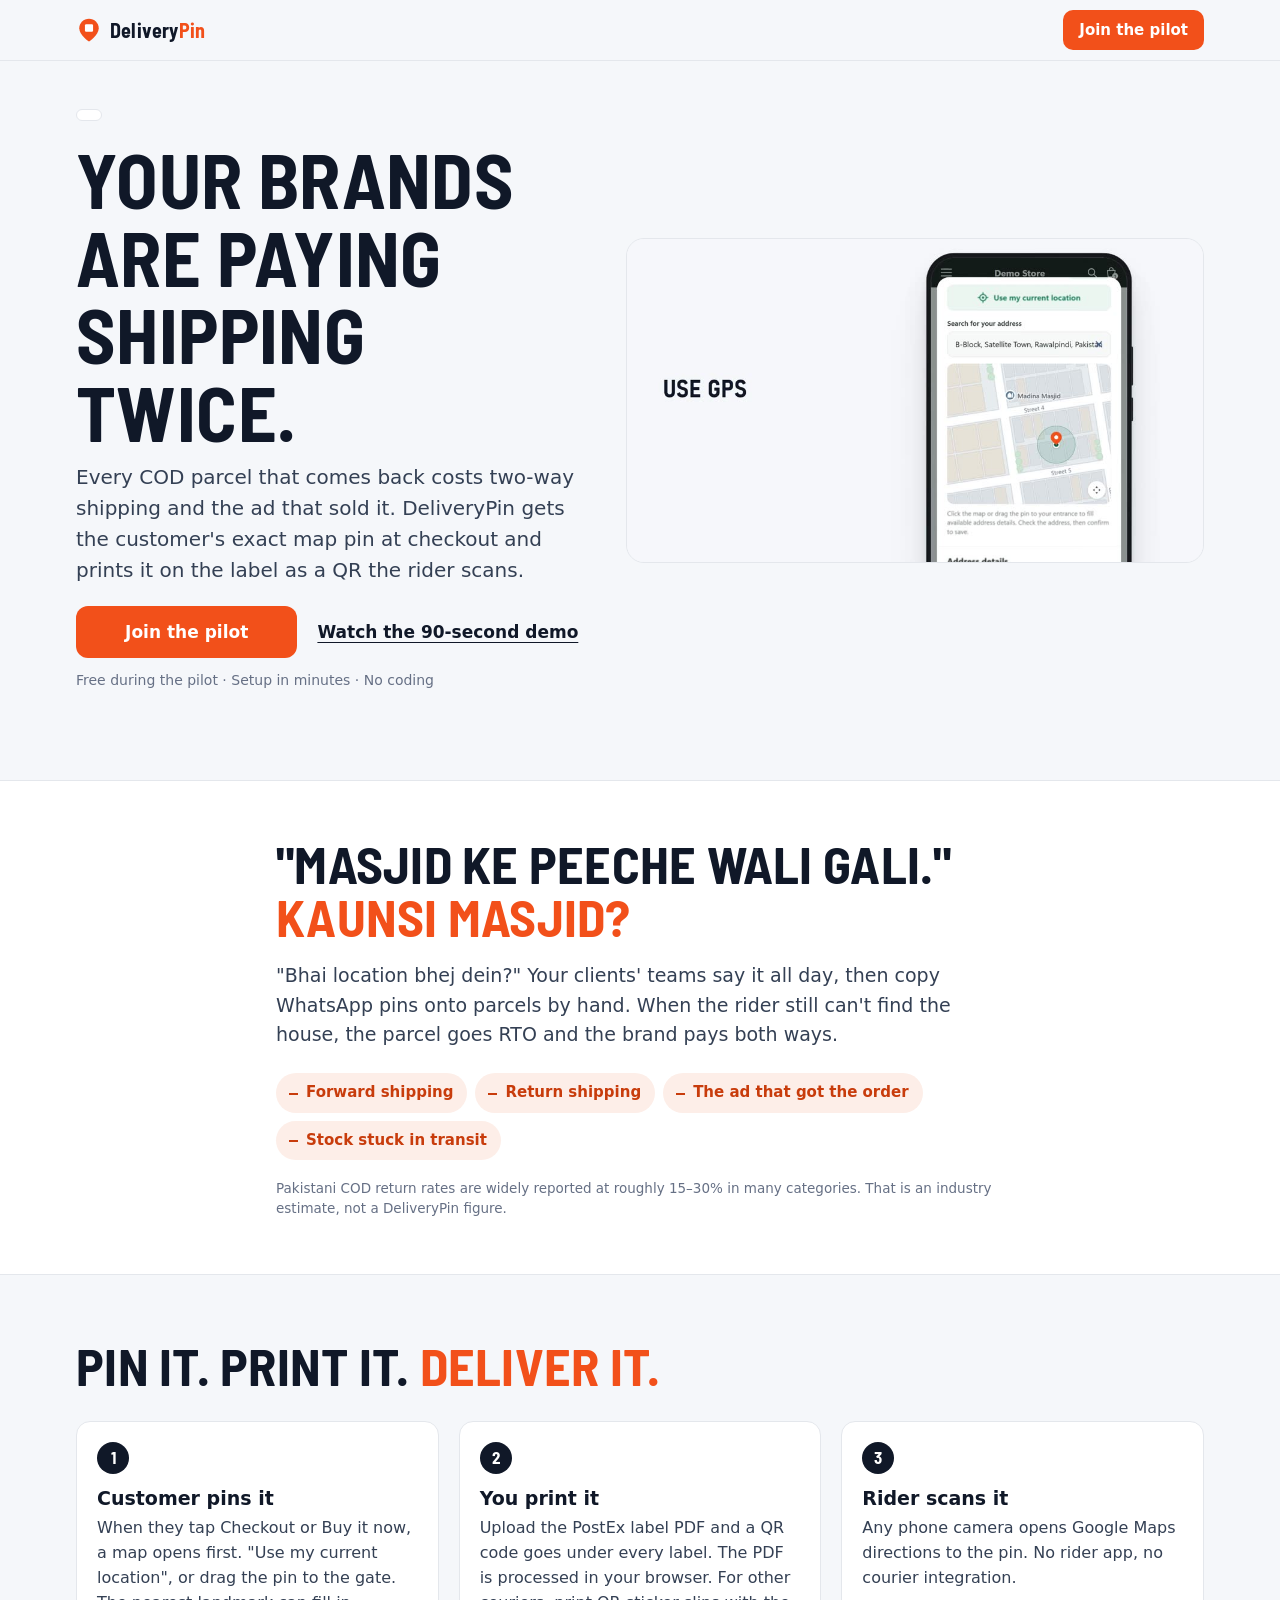
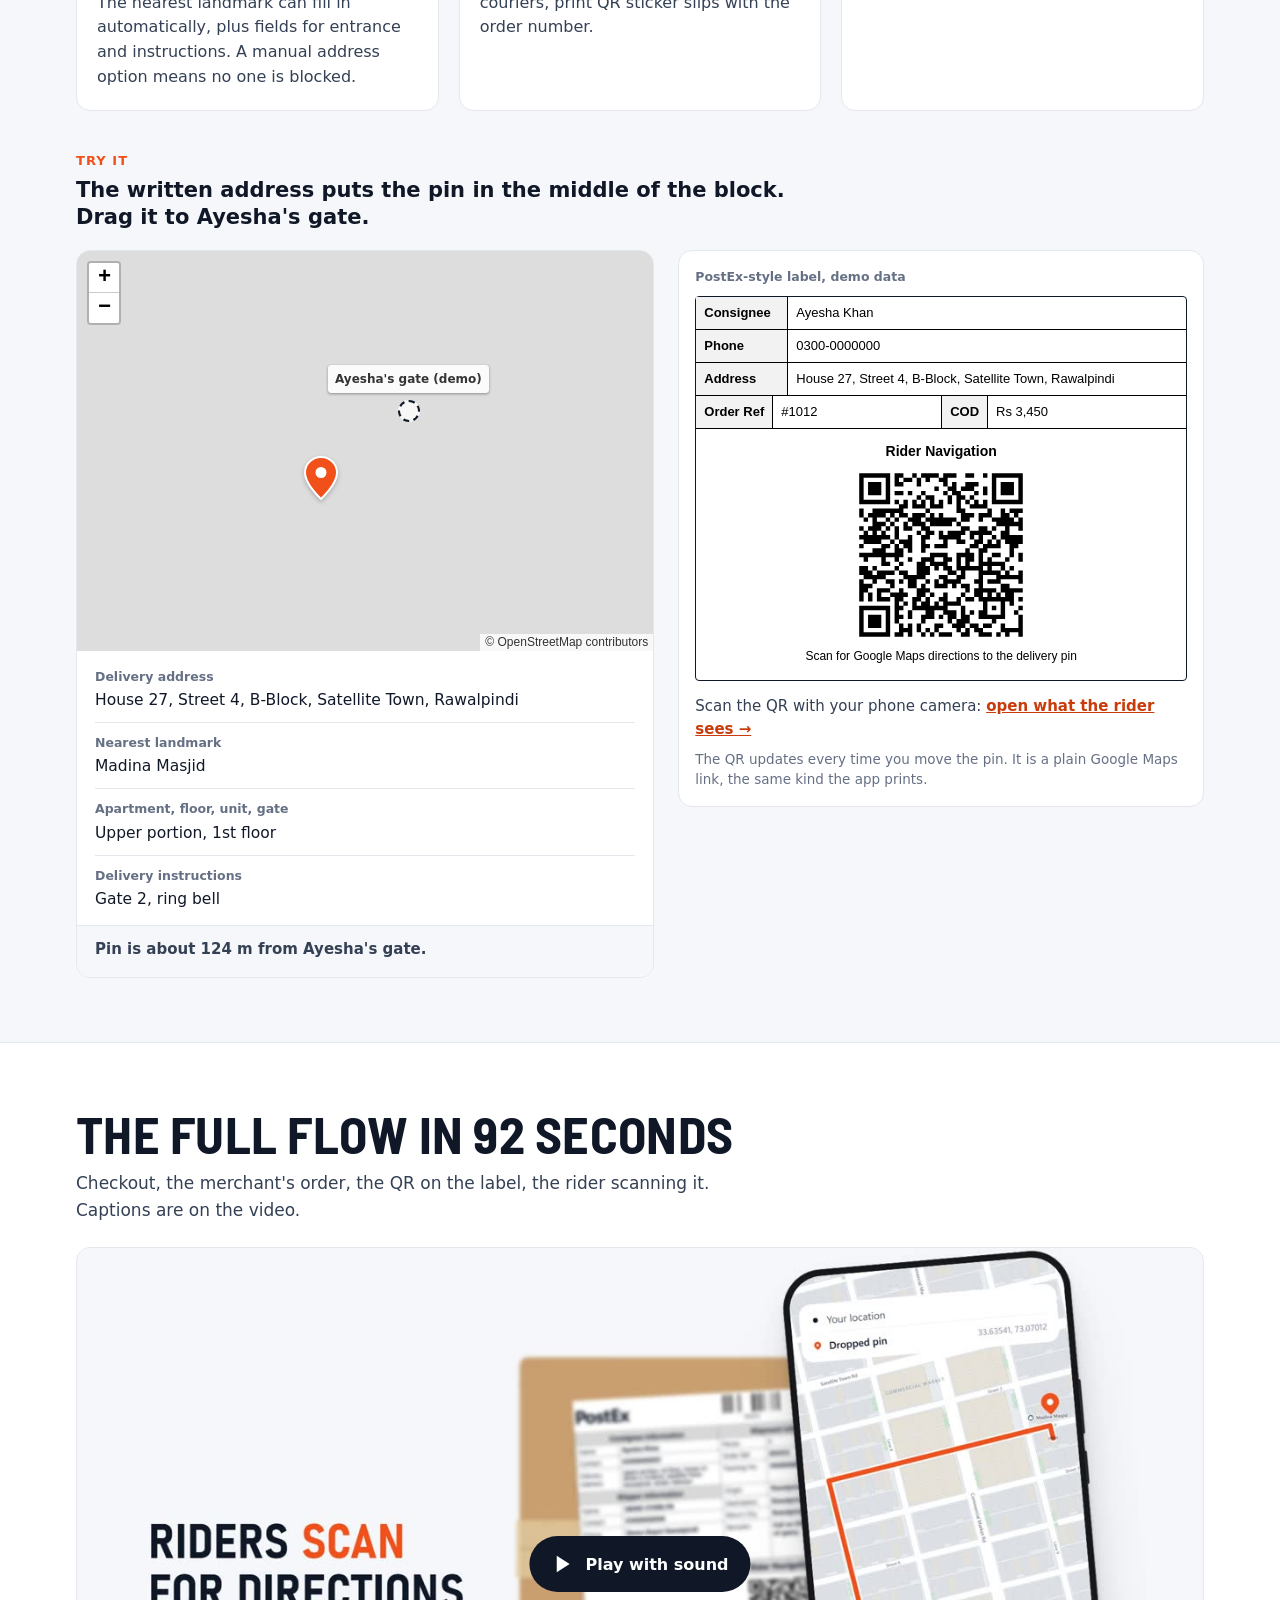
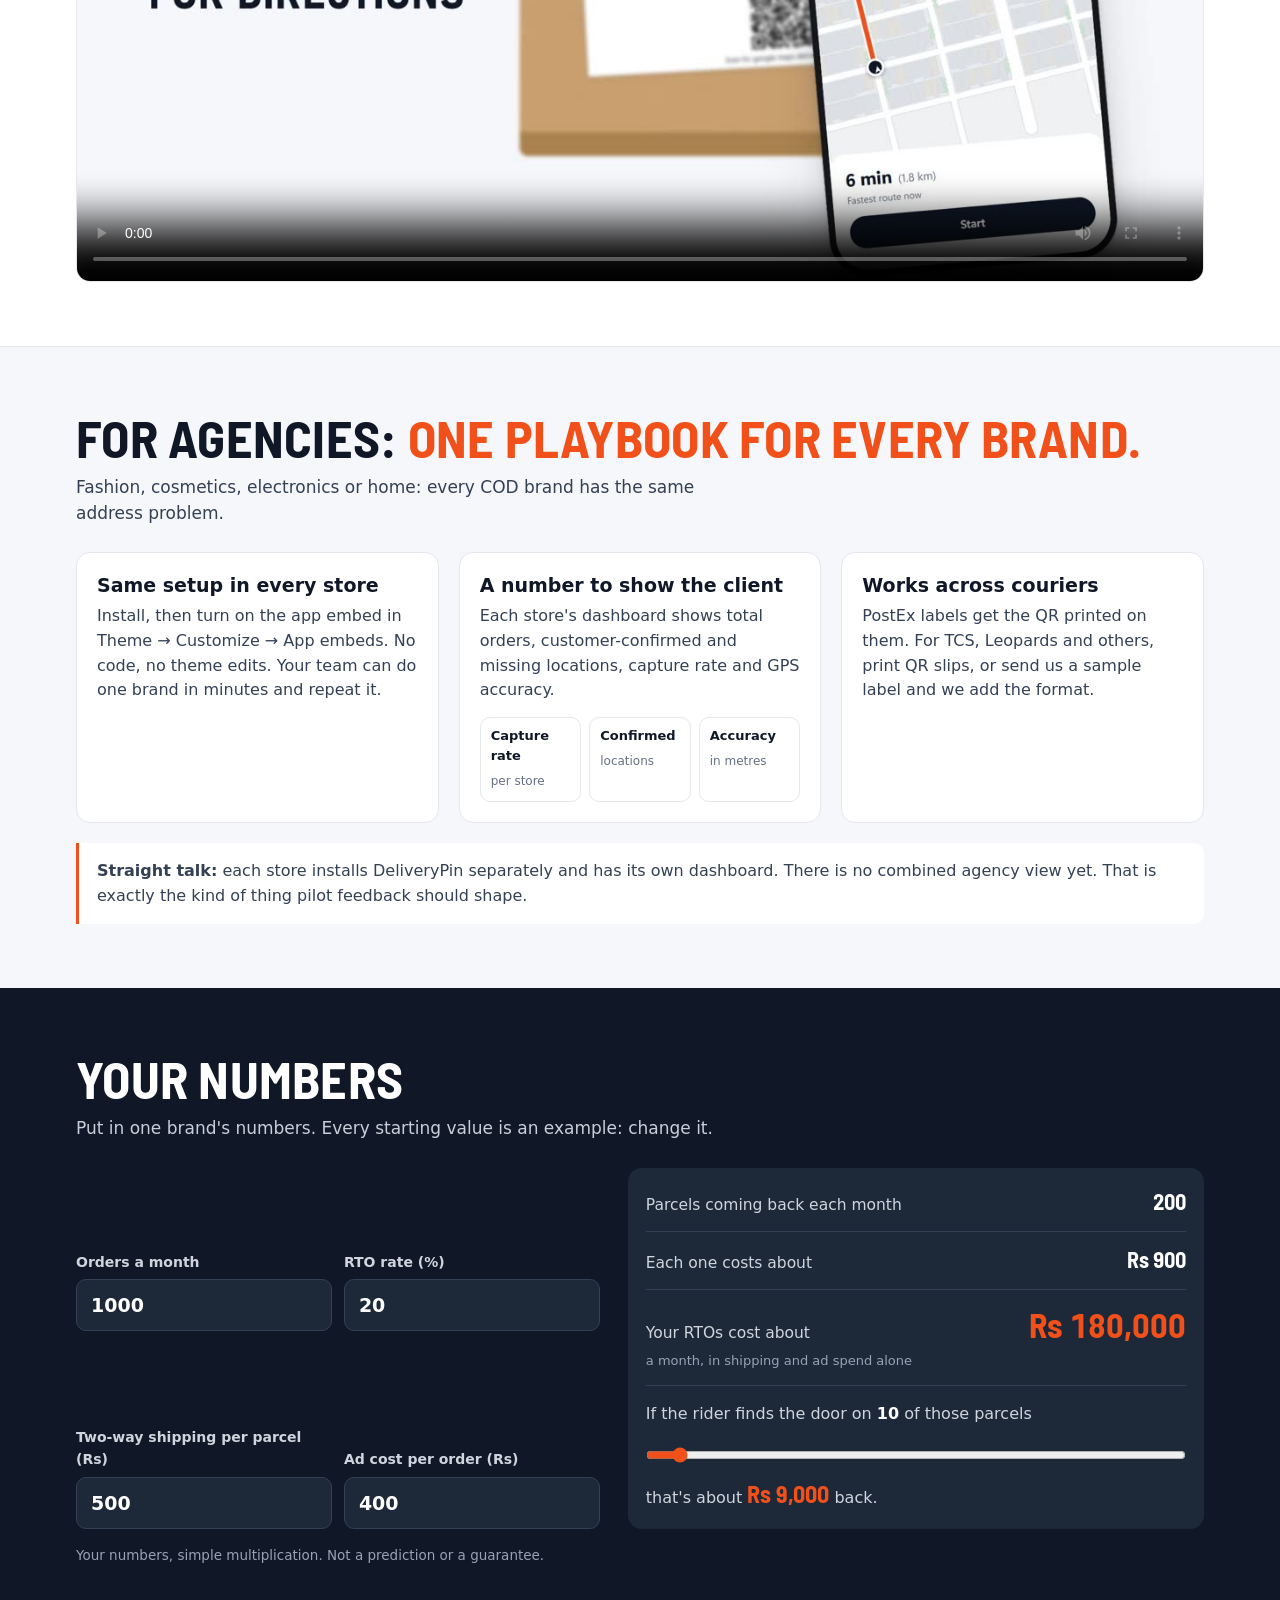
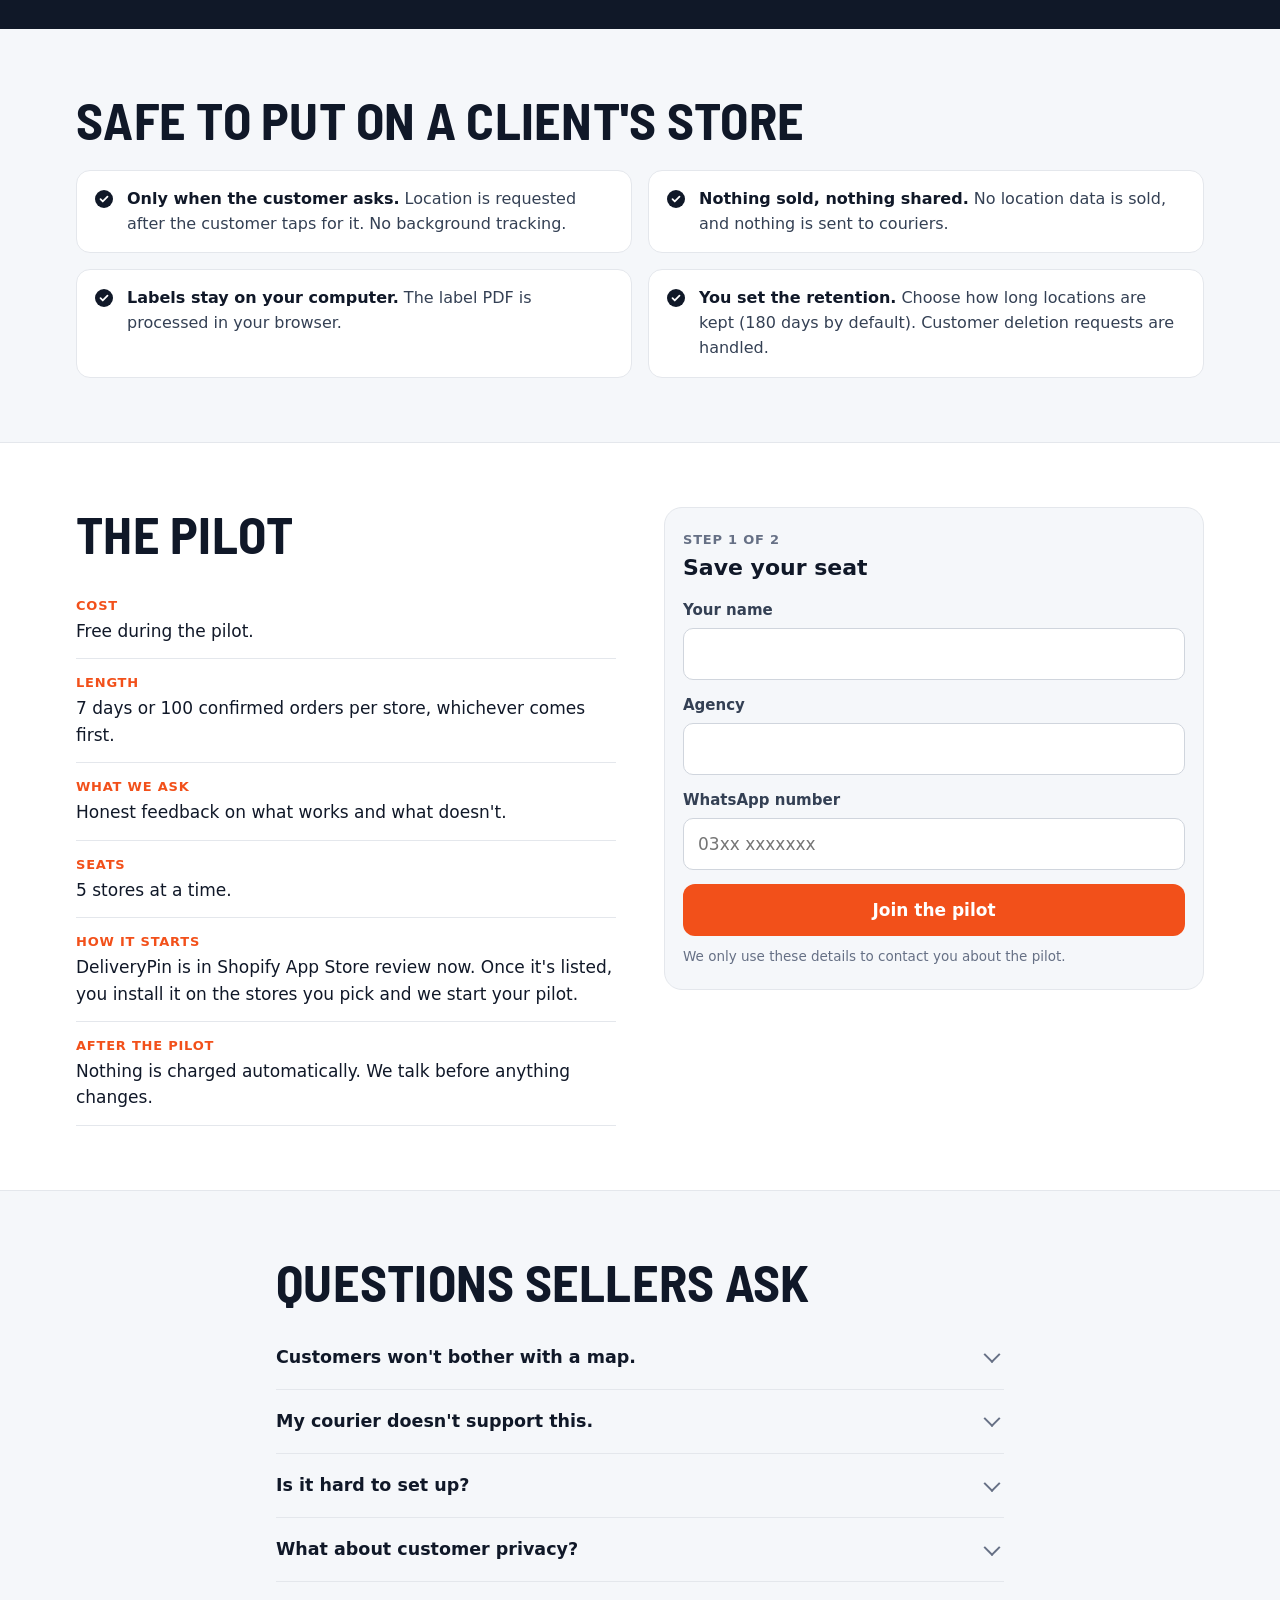
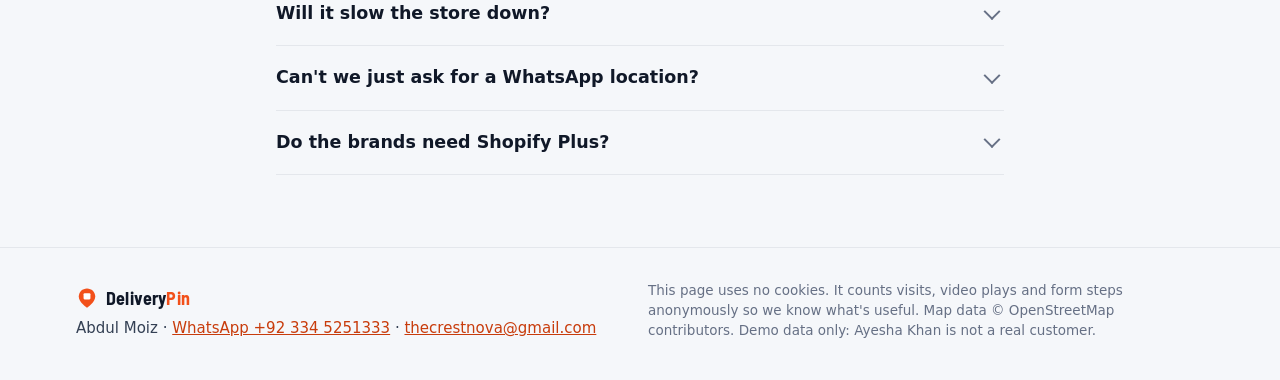
==== index.html @ 2c4df4ca "DeliveryPin pilot page Co-Authored-By: Claude Opus 5.5 <noreply@anthropic.com>" ====
<!doctype html>
<html lang="en">
<head>
<meta charset="utf-8">
<meta name="viewport" content="width=device-width, initial-scale=1, viewport-fit=cover">
<title>DeliveryPin Pilot</title>
<meta name="description" content="Customers drop an exact map pin at checkout. A QR code on the courier label takes the rider straight to the door. Join the free DeliveryPin pilot.">
<meta name="theme-color" content="#F5F7FA">
<meta name="color-scheme" content="light">
<meta property="og:title" content="DeliveryPin pilot: stop paying shipping twice">
<meta property="og:description" content="Exact map pin at checkout, QR on the courier label, rider scans and drives to the door. Free for pilot stores.">
<meta property="og:image" content="media/demo-poster.jpg">
<meta property="og:type" content="website">
<link rel="icon" href="data:image/svg+xml,%3Csvg xmlns='http://www.w3.org/2000/svg' viewBox='0 0 32 32'%3E%3Cpath d='M16 2C9.4 2 4 7.2 4 13.7 4 22.4 16 30 16 30s12-7.6 12-16.3C28 7.2 22.6 2 16 2z' fill='%23F2501A'/%3E%3Crect x='11' y='9' width='10' height='9' rx='1.5' fill='%23fff'/%3E%3C/svg%3E">
<link rel="preconnect" href="https://fonts.googleapis.com">
<link rel="preconnect" href="https://fonts.gstatic.com" crossorigin>
<link rel="stylesheet" href="https://fonts.googleapis.com/css2?family=Barlow+Semi+Condensed:wght@700&display=swap">
<link rel="preload" as="image" href="media/loop-poster.jpg">
<link rel="stylesheet" href="styles.css">
</head>
<body>

<header class="top">
  <div class="wrap top-row">
    <a class="brand" href="#top" aria-label="DeliveryPin">
      <svg viewBox="0 0 32 32" width="26" height="26" aria-hidden="true"><path d="M16 2C9.4 2 4 7.2 4 13.7 4 22.4 16 30 16 30s12-7.6 12-16.3C28 7.2 22.6 2 16 2z" fill="#F2501A"/><rect x="11" y="9" width="10" height="9" rx="1.5" fill="#fff"/></svg>
      <span>Delivery<b>Pin</b></span>
    </a>
    <a class="btn btn-small" href="#pilot" data-cta="header">Join the pilot</a>
  </div>
</header>

<main id="top">

<!-- 1. Hook -->
<section class="hero">
  <div class="wrap hero-grid">
    <div class="hero-copy">
      <p class="eyebrow" id="prepared" hidden></p>
      <h1>Your brands are paying shipping twice.</h1>
      <p class="lede">Every COD parcel that comes back costs two-way shipping and the ad that sold it. DeliveryPin gets the customer's exact map pin at checkout and prints it on the label as a QR the rider scans.</p>
      <div class="hero-actions">
        <a class="btn" href="#pilot" data-cta="hero">Join the pilot</a>
        <a class="link-play" href="#film" data-cta="film">Watch the 90-second demo</a>
      </div>
      <p class="microline">Free during the pilot · Setup in minutes · No coding</p>
    </div>
    <div class="hero-media">
      <video class="loop" autoplay muted loop playsinline preload="auto" poster="media/loop-poster.jpg" aria-label="DeliveryPin demo: the customer drops a pin, a QR code is printed on the label, the rider scans it for directions">
        <source src="media/loop.mp4" type="video/mp4">
      </video>
    </div>
  </div>
</section>

<!-- 2. Problem -->
<section class="problem">
  <div class="wrap narrow">
    <h2>"Masjid ke peeche wali gali." <span class="accent">Kaunsi masjid?</span></h2>
    <p class="big">"Bhai location bhej dein?" Your clients' teams say it all day, then copy WhatsApp pins onto parcels by hand. When the rider still can't find the house, the parcel goes RTO and the brand pays both ways.</p>
    <ul class="cost">
      <li><span>Forward shipping</span></li>
      <li><span>Return shipping</span></li>
      <li><span>The ad that got the order</span></li>
      <li><span>Stock stuck in transit</span></li>
    </ul>
    <p class="fine">Pakistani COD return rates are widely reported at roughly 15–30% in many categories. That is an industry estimate, not a DeliveryPin figure.</p>
  </div>
</section>

<!-- 3. How it works + live demo -->
<section class="how" id="how">
  <div class="wrap">
    <h2 class="section-title">Pin it. Print it. <span class="accent">Deliver it.</span></h2>
    <ol class="steps">
      <li>
        <span class="num">1</span>
        <h3>Customer pins it</h3>
        <p>When they tap Checkout or Buy it now, a map opens first. "Use my current location", or drag the pin to the gate. The nearest landmark can fill in automatically, plus fields for entrance and instructions. A manual address option means no one is blocked.</p>
      </li>
      <li>
        <span class="num">2</span>
        <h3>You print it</h3>
        <p>Upload the PostEx label PDF and a QR code goes under every label. The PDF is processed in your browser. For other couriers, print QR sticker slips with the order number.</p>
      </li>
      <li>
        <span class="num">3</span>
        <h3>Rider scans it</h3>
        <p>Any phone camera opens Google Maps directions to the pin. No rider app, no courier integration.</p>
      </li>
    </ol>

    <div class="demo" id="demo">
      <div class="demo-head">
        <p class="kicker">Try it</p>
        <h3 id="demo-prompt">The written address puts the pin in the middle of the block. Drag it to Ayesha's gate.</h3>
      </div>
      <div class="demo-grid">
        <div class="phone-card">
          <div class="map-wrap">
            <div id="map" role="application" aria-label="Demo map. Drag the orange pin, or tap the map to move it."></div>
            <div class="map-fallback" id="map-fallback">Loading map…</div>
          </div>
          <dl class="fields">
            <div><dt>Delivery address</dt><dd>House 27, Street 4, B-Block, Satellite Town, Rawalpindi</dd></div>
            <div><dt>Nearest landmark</dt><dd id="f-landmark">Madina Masjid</dd></div>
            <div><dt>Apartment, floor, unit, gate</dt><dd>Upper portion, 1st floor</dd></div>
            <div><dt>Delivery instructions</dt><dd>Gate 2, ring bell</dd></div>
          </dl>
          <p class="demo-status" id="demo-status" aria-live="polite">Pin: block centre, about <span id="dist">–</span> m from the gate.</p>
        </div>

        <div class="label-card" aria-label="Demo courier label">
          <p class="label-caption">PostEx-style label, demo data</p>
          <div class="label">
            <div class="label-rows">
              <div><span>Consignee</span><b>Ayesha Khan</b></div>
              <div><span>Phone</span><b>0300-0000000</b></div>
              <div><span>Address</span><b>House 27, Street 4, B-Block, Satellite Town, Rawalpindi</b></div>
              <div class="two"><div><span>Order Ref</span><b>#1012</b></div><div><span>COD</span><b>Rs 3,450</b></div></div>
            </div>
            <div class="label-nav">
              <p class="nav-title">Rider Navigation</p>
              <a id="qr-link" class="qr" href="#" target="_blank" rel="noopener" data-cta="qr" aria-label="Open the rider's Google Maps directions"><span id="qr"></span></a>
              <p class="nav-sub">Scan for Google Maps directions to the delivery pin</p>
            </div>
          </div>
          <p class="label-hint"><span class="hint-desktop">Scan the QR with your phone camera:</span><span class="hint-mobile">Scan it with another phone, or</span> <a id="qr-open" href="#" target="_blank" rel="noopener" data-cta="qr">open what the rider sees →</a></p>
          <p class="fine">The QR updates every time you move the pin. It is a plain Google Maps link, the same kind the app prints.</p>
        </div>
      </div>
    </div>
  </div>
</section>

<!-- 4. Film -->
<section class="film" id="film">
  <div class="wrap">
    <h2 class="section-title">The full flow in 92 seconds</h2>
    <p class="sub">Checkout, the merchant's order, the QR on the label, the rider scanning it. Captions are on the video.</p>
    <div class="film-frame">
      <video id="film-video" controls playsinline preload="none" poster="media/demo-poster.jpg" aria-label="DeliveryPin product demo, 92 seconds, with captions"></video>
      <button class="film-play" id="film-play" type="button" aria-label="Play the demo with sound"><svg viewBox="0 0 24 24" width="28" height="28" aria-hidden="true"><path d="M8 5v14l11-7z" fill="currentColor"/></svg><span>Play with sound</span></button>
    </div>
  </div>
</section>

<!-- 5. Agency -->
<section class="agency">
  <div class="wrap">
    <h2 class="section-title">For agencies: <span class="accent">one playbook for every brand.</span></h2>
    <p class="sub" id="agency-sub">Fashion, cosmetics, electronics or home: every COD brand has the same address problem.</p>
    <div class="cards">
      <article>
        <h3>Same setup in every store</h3>
        <p>Install, then turn on the app embed in Theme → Customize → App embeds. No code, no theme edits. Your team can do one brand in minutes and repeat it.</p>
      </article>
      <article>
        <h3>A number to show the client</h3>
        <p>Each store's dashboard shows total orders, customer-confirmed and missing locations, capture rate and GPS accuracy.</p>
        <div class="metrics" aria-hidden="true"><div><b>Capture rate</b><span>per store</span></div><div><b>Confirmed</b><span>locations</span></div><div><b>Accuracy</b><span>in metres</span></div></div>
      </article>
      <article>
        <h3>Works across couriers</h3>
        <p>PostEx labels get the QR printed on them. For TCS, Leopards and others, print QR slips, or send us a sample label and we add the format.</p>
      </article>
    </div>
    <p class="straight"><b>Straight talk:</b> each store installs DeliveryPin separately and has its own dashboard. There is no combined agency view yet. That is exactly the kind of thing pilot feedback should shape.</p>
  </div>
</section>

<!-- 6. Calculator -->
<section class="calc" id="numbers">
  <div class="wrap">
    <h2 class="section-title">Your numbers</h2>
    <p class="sub">Put in one brand's numbers. Every starting value is an example: change it.</p>
    <div class="calc-grid">
      <form class="calc-inputs" id="calc" novalidate>
        <label>Orders a month<input type="number" inputmode="numeric" min="0" step="1" id="c-orders"></label>
        <label>RTO rate (%)<input type="number" inputmode="decimal" min="0" max="100" step="0.5" id="c-rto"></label>
        <label>Two-way shipping per parcel (Rs)<input type="number" inputmode="numeric" min="0" step="10" id="c-ship"></label>
        <label>Ad cost per order (Rs)<input type="number" inputmode="numeric" min="0" step="10" id="c-ad"></label>
      </form>
      <div class="calc-out" aria-live="polite">
        <div class="out-row"><span>Parcels coming back each month</span><b id="o-returns">–</b></div>
        <div class="out-row"><span>Each one costs about</span><b id="o-each">–</b></div>
        <div class="out-row total"><span>Your RTOs cost about</span><b id="o-total">–</b><small>a month, in shipping and ad spend alone</small></div>
        <div class="saved">
          <label for="c-saved">If the rider finds the door on <b id="o-saved-n">10</b> of those parcels</label>
          <input type="range" id="c-saved" min="0" max="100" step="1" value="10">
          <p>that's about <b id="o-saved">–</b> back.</p>
        </div>
      </div>
    </div>
    <p class="fine">Your numbers, simple multiplication. Not a prediction or a guarantee.</p>
  </div>
</section>

<!-- 7. Privacy -->
<section class="privacy">
  <div class="wrap">
    <h2 class="section-title">Safe to put on a client's store</h2>
    <ul class="checks">
      <li><b>Only when the customer asks.</b> Location is requested after the customer taps for it. No background tracking.</li>
      <li><b>Nothing sold, nothing shared.</b> No location data is sold, and nothing is sent to couriers.</li>
      <li><b>Labels stay on your computer.</b> The label PDF is processed in your browser.</li>
      <li><b>You set the retention.</b> Choose how long locations are kept (180 days by default). Customer deletion requests are handled.</li>
    </ul>
  </div>
</section>

<!-- 8. Pilot + form -->
<section class="pilot" id="pilot">
  <div class="wrap pilot-grid">
    <div class="pilot-terms">
      <h2 class="section-title">The pilot</h2>
      <dl class="terms">
        <div><dt>Cost</dt><dd>Free during the pilot.</dd></div>
        <div><dt>Length</dt><dd>7 days or 100 confirmed orders per store, whichever comes first.</dd></div>
        <div><dt>What we ask</dt><dd>Honest feedback on what works and what doesn't.</dd></div>
        <div><dt>Seats</dt><dd>5 stores at a time.</dd></div>
        <div><dt>How it starts</dt><dd>DeliveryPin is in Shopify App Store review now. Once it's listed, you install it on the stores you pick and we start your pilot.</dd></div>
        <div><dt>After the pilot</dt><dd>Nothing is charged automatically. We talk before anything changes.</dd></div>
      </dl>
    </div>

    <div class="form-card">
      <form id="lead" novalidate>
        <p class="step-label">Step 1 of 2</p>
        <h3>Save your seat</h3>
        <label>Your name<input name="name" autocomplete="name" required maxlength="80"></label>
        <label>Agency<input name="agency" autocomplete="organization" required maxlength="120" id="f-agency"></label>
        <label>WhatsApp number<input name="whatsapp" type="tel" autocomplete="tel" inputmode="tel" required maxlength="32" placeholder="03xx xxxxxxx"></label>
        <label class="hp" aria-hidden="true">Website<input name="website" tabindex="-1" autocomplete="off"></label>
        <p class="form-error" id="lead-error" role="alert" hidden></p>
        <button class="btn btn-block" type="submit" id="lead-btn">Join the pilot</button>
        <p class="fine">We only use these details to contact you about the pilot.</p>
      </form>

      <form id="details" novalidate hidden>
        <p class="step-label">Step 2 of 2 · optional</p>
        <h3>Seat saved. Tell us about your brands.</h3>
        <label>Email<input name="email" type="email" autocomplete="email" maxlength="120"></label>
        <label>Brands or store URLs<textarea name="brands" rows="3" maxlength="600" placeholder="brand1.pk, brand2.com…"></textarea></label>
        <label>Monthly orders (all brands)<input name="orders" inputmode="numeric" maxlength="40"></label>
        <fieldset><legend>Couriers you use</legend>
          <div class="chips">
            <label><input type="checkbox" name="couriers" value="PostEx"><span>PostEx</span></label>
            <label><input type="checkbox" name="couriers" value="TCS"><span>TCS</span></label>
            <label><input type="checkbox" name="couriers" value="Leopards"><span>Leopards</span></label>
            <label><input type="checkbox" name="couriers" value="Trax"><span>Trax</span></label>
            <label><input type="checkbox" name="couriers" value="M&amp;P"><span>M&amp;P</span></label>
            <label><input type="checkbox" name="couriers" value="Call Courier"><span>Call Courier</span></label>
            <label><input type="checkbox" name="couriers" value="Other"><span>Other</span></label>
          </div>
        </fieldset>
        <label>Main problem right now<textarea name="problem" rows="3" maxlength="1000" placeholder="RTO on one brand, confirmation calls, riders calling…"></textarea></label>
        <p class="form-error" id="details-error" role="alert" hidden></p>
        <button class="btn btn-block" type="submit" id="details-btn">Send details</button>
        <button class="btn-text" type="button" id="details-skip">Skip for now</button>
      </form>

      <div class="next" id="next" hidden>
        <p class="step-label">You're in</p>
        <h3>What happens next</h3>
        <ol>
          <li>Abdul Moiz will WhatsApp you from <b>+92 334 5251333</b> within 24 hours.</li>
          <li>We pick which stores go first and check which courier label each one prints.</li>
          <li>Once DeliveryPin is listed on the Shopify App Store, you install it and we start the pilot.</li>
        </ol>
        <a class="btn btn-ghost btn-block" id="wa-next" href="#" target="_blank" rel="noopener" data-cta="whatsapp">Message Moiz on WhatsApp now</a>
        <p class="fine" id="next-ref"></p>
      </div>
    </div>
  </div>
</section>

<!-- 9. FAQ -->
<section class="faq">
  <div class="wrap narrow">
    <h2 class="section-title">Questions sellers ask</h2>
    <details><summary>Customers won't bother with a map.</summary><p>It's one tap: "Use my current location". It appears right when they hit checkout, and there's a manual address option, so no one is blocked. Capture is optional, so not every order will have a pin, and the dashboard shows you how many do.</p></details>
    <details><summary>My courier doesn't support this.</summary><p>No courier integration is needed. The rider scans a QR on the label with any phone camera. PostEx label PDFs are supported today. For other couriers, print QR slips, or send us a sample label and we add the format.</p></details>
    <details><summary>Is it hard to set up?</summary><p>Install it, then turn it on in Online Store → Themes → Customize → App embeds. No code.</p></details>
    <details><summary>What about customer privacy?</summary><p>Location is only requested after the customer chooses it. There's no tracking, no data sold and nothing sent to couriers. Retention and deletion controls are built in.</p></details>
    <details><summary>Will it slow the store down?</summary><p>The popup loads only when the customer goes to checkout, and the address details appear before the optional landmark lookup.</p></details>
    <details><summary>Can't we just ask for a WhatsApp location?</summary><p>You can, for every order, by hand, and then copy it onto each parcel. DeliveryPin collects it at checkout and prints it on the label as a QR.</p></details>
    <details><summary>Do the brands need Shopify Plus?</summary><p>No. The map popup works on every Shopify plan. DeliveryPin is for Shopify stores only.</p></details>
  </div>
</section>

</main>

<footer class="foot">
  <div class="wrap foot-grid">
    <div>
      <p class="brand"><svg viewBox="0 0 32 32" width="22" height="22" aria-hidden="true"><path d="M16 2C9.4 2 4 7.2 4 13.7 4 22.4 16 30 16 30s12-7.6 12-16.3C28 7.2 22.6 2 16 2z" fill="#F2501A"/><rect x="11" y="9" width="10" height="9" rx="1.5" fill="#fff"/></svg><span>Delivery<b>Pin</b></span></p>
      <p>Abdul Moiz · <a href="#" id="wa-foot" target="_blank" rel="noopener" data-cta="whatsapp">WhatsApp +92 334 5251333</a> · <a href="mailto:thecrestnova@gmail.com">thecrestnova@gmail.com</a></p>
    </div>
    <p class="fine">This page uses no cookies. It counts visits, video plays and form steps anonymously so we know what's useful. Map data © OpenStreetMap contributors. Demo data only: Ayesha Khan is not a real customer.</p>
  </div>
</footer>

<a class="sticky-cta" id="sticky" href="#pilot" data-cta="sticky">Join the pilot</a>

<script src="vendor/qrcode.js" defer></script>
<script src="app.js" defer></script>
</body>
</html>
---- styles.css ----
:root {
  --accent: #F2501A;
  --accent-ink: #C83C0C;
  --ink: #101828;
  --ink-2: #344054;
  --ink-3: #667085;
  --set: #F5F7FA;
  --card: #FFFFFF;
  --line: #E4E7EC;
  --soft: #FDEEE8;
  --ok: #157347;
  --display: Bahnschrift, "Barlow Semi Condensed", "DIN Alternate", "Arial Narrow", sans-serif;
  --ui: "Segoe UI Variable Text", "Segoe UI", system-ui, -apple-system, Roboto, "Helvetica Neue", Arial, sans-serif;
  --gutter: 16px;
  --radius: 14px;
  color-scheme: light;
}

* { box-sizing: border-box; }
html { -webkit-text-size-adjust: 100%; scroll-behavior: smooth; scroll-padding-top: 72px; }
@media (prefers-reduced-motion: reduce) { html { scroll-behavior: auto; } }
body { margin: 0; background: var(--set); color: var(--ink); font: 400 17px/1.55 var(--ui); overflow-x: hidden; }
img, video { max-width: 100%; display: block; }
a { color: var(--accent-ink); }
h1, h2, h3 { margin: 0; }
p { margin: 0; }

.wrap { width: 100%; max-width: 1160px; margin: 0 auto; padding: 0 var(--gutter); }
.narrow { max-width: 760px; }
.accent { color: var(--accent); }

/* Display type: Bahnschrift Bold caps, as in the film */
h1, .section-title, .problem h2 {
  font-family: var(--display); font-weight: 700; text-transform: uppercase; letter-spacing: .005em; line-height: 1.02; font-stretch: semi-condensed;
}
h1 { font-size: clamp(38px, 10.4vw, 76px); }
.section-title, .problem h2 { font-size: clamp(30px, 7.6vw, 52px); }
h3 { font-size: 19px; line-height: 1.3; font-weight: 650; }

.btn {
  display: inline-flex; align-items: center; justify-content: center; gap: 8px; min-height: 52px; padding: 0 26px;
  background: var(--accent); color: #fff; border: 0; border-radius: 12px; font: 650 17px/1 var(--ui); text-decoration: none; cursor: pointer;
  transition: background .15s ease, transform .15s ease;
}
.btn:hover { background: var(--accent-ink); }
.btn:active { transform: translateY(1px); }
.btn:focus-visible, a:focus-visible, button:focus-visible, input:focus-visible, textarea:focus-visible, summary:focus-visible { outline: 3px solid rgba(242, 80, 26, .45); outline-offset: 2px; }
.btn-small { min-height: 40px; padding: 0 16px; font-size: 15px; border-radius: 10px; }
.btn-block { width: 100%; }
.btn-ghost { background: transparent; color: var(--ink); border: 1.5px solid var(--ink); }
.btn-ghost:hover { background: var(--ink); color: #fff; }
.btn[disabled] { opacity: .6; cursor: progress; }
.btn-text { background: none; border: 0; color: var(--ink-3); font: 500 15px var(--ui); padding: 12px; width: 100%; cursor: pointer; text-decoration: underline; }

.fine { font-size: 13.5px; line-height: 1.5; color: var(--ink-3); }

/* Header */
.top { position: sticky; top: 0; z-index: 20; background: rgba(245, 247, 250, .92); backdrop-filter: saturate(1.2) blur(8px); -webkit-backdrop-filter: saturate(1.2) blur(8px); border-bottom: 1px solid transparent; transition: border-color .2s; }
.top.scrolled { border-bottom-color: var(--line); }
.top-row { display: flex; align-items: center; justify-content: space-between; height: 60px; }
.brand { display: inline-flex; align-items: center; gap: 8px; color: var(--ink); text-decoration: none; font: 700 20px/1 var(--display); letter-spacing: .01em; }
.brand b { color: var(--accent); font-weight: 700; }

/* 1. Hero */
.hero { padding: 18px 0 48px; }
.hero-grid { display: grid; gap: 16px; }
.eyebrow { display: inline-block; font-size: 14px; font-weight: 600; color: var(--ink-2); background: var(--card); border: 1px solid var(--line); border-radius: 999px; padding: 5px 12px; margin-bottom: 12px; }
.lede { margin-top: 12px; font-size: 17px; color: var(--ink-2); max-width: 38em; }
.hero-actions { display: flex; flex-wrap: wrap; align-items: center; gap: 12px 20px; margin-top: 20px; }
.hero-actions .btn { flex: 1 1 auto; max-width: 320px; }
.link-play { font-weight: 600; color: var(--ink); text-underline-offset: 4px; }
.microline { margin-top: 12px; font-size: 14px; color: var(--ink-3); }
.hero-media { order: -1; margin: 0 calc(var(--gutter) * -1); }
.loop { width: 100%; aspect-ratio: 16 / 9; object-fit: cover; background: var(--set); }

@media (min-width: 900px) {
  .hero { padding: 48px 0 88px; }
  .hero-grid { grid-template-columns: 1fr 1.15fr; align-items: center; gap: 48px; }
  .hero-media { order: 0; margin: 0; }
  .loop { border-radius: 18px; border: 1px solid var(--line); }
  .lede { font-size: 20px; }
}

/* 2. Problem */
.problem { padding: 56px 0; background: var(--card); border-block: 1px solid var(--line); }
.big { margin-top: 18px; font-size: 19px; color: var(--ink-2); }
.cost { list-style: none; padding: 0; margin: 24px 0 18px; display: flex; flex-wrap: wrap; gap: 8px; }
.cost li { position: relative; padding: 8px 14px 8px 30px; border-radius: 999px; background: var(--soft); color: var(--accent-ink); font-weight: 600; font-size: 15px; }
.cost li::before { content: ""; position: absolute; left: 13px; top: 50%; width: 9px; height: 2px; background: currentColor; }

/* 3. How it works */
.how { padding: 64px 0; }
.steps { list-style: none; margin: 28px 0 0; padding: 0; display: grid; gap: 14px; }
.steps li { background: var(--card); border: 1px solid var(--line); border-radius: var(--radius); padding: 20px; }
.steps .num { display: inline-grid; place-items: center; width: 32px; height: 32px; border-radius: 50%; background: var(--ink); color: #fff; font: 700 17px/1 var(--display); margin-bottom: 12px; }
.steps p { margin-top: 6px; color: var(--ink-2); font-size: 16px; }
@media (min-width: 900px) { .steps { grid-template-columns: repeat(3, 1fr); gap: 20px; } }

.demo { margin-top: 40px; }
.kicker { font-size: 13px; font-weight: 700; letter-spacing: .08em; text-transform: uppercase; color: var(--accent); }
.demo-head h3 { margin-top: 6px; font-size: 21px; max-width: 34em; }
.demo-grid { display: grid; gap: 18px; margin-top: 18px; }
@media (min-width: 900px) { .demo-grid { grid-template-columns: 1.1fr 1fr; gap: 24px; align-items: start; } }

.phone-card, .label-card { background: var(--card); border: 1px solid var(--line); border-radius: var(--radius); overflow: hidden; }
.map-wrap { position: relative; height: 340px; background: #E9ECF1; }
#map { position: absolute; inset: 0; }
#map .leaflet-tile-pane { filter: grayscale(.85) contrast(.92) brightness(1.06); }
.map-fallback { position: absolute; inset: 0; display: grid; place-items: center; color: var(--ink-3); font-size: 15px; padding: 20px; text-align: center; }
.map-fallback.gone { display: none; }
@media (min-width: 900px) { .map-wrap { height: 400px; } }

.fields { margin: 0; padding: 6px 18px 4px; display: grid; }
.fields div { padding: 10px 0; border-bottom: 1px solid var(--line); }
.fields div:last-child { border-bottom: 0; }
.fields dt { font-size: 12.5px; color: var(--ink-3); font-weight: 600; }
.fields dd { margin: 2px 0 0; font-size: 15.5px; }
.flash { animation: flash 1.2s ease; }
@keyframes flash { 0% { background: var(--soft); } 100% { background: transparent; } }
.demo-status { margin: 0; padding: 12px 18px 16px; font-size: 15px; font-weight: 600; color: var(--ink-2); background: var(--set); border-top: 1px solid var(--line); }
.demo-status.ok { color: var(--ok); }

/* Pins */
.pin-icon { width: 34px; height: 44px; }
.pin-icon svg { filter: drop-shadow(0 2px 2px rgba(16, 24, 40, .25)); }
.target { width: 22px; height: 22px; border-radius: 50%; border: 2px dashed var(--ink); background: rgba(255,255,255,.75); }
.target-label { background: var(--ink); color: #fff; border: 0; border-radius: 6px; padding: 3px 7px; font: 600 12px var(--ui); box-shadow: none; }
.target-label::before { display: none; }
.landmark-label { background: #fff; color: var(--ink-2); border: 1px solid var(--line); border-radius: 6px; font: 600 12px var(--ui); box-shadow: none; }
.landmark-label::before { display: none; }

/* Label mock */
.label-card { padding: 16px; }
.label-caption { font-size: 12.5px; font-weight: 600; color: var(--ink-3); margin-bottom: 10px; }
.label { border: 1.5px solid var(--ink); border-radius: 4px; font-family: Arial, Helvetica, sans-serif; color: #000; background: #fff; }
.label-rows > div { display: grid; grid-template-columns: 92px 1fr; border-bottom: 1px solid #000; font-size: 13px; }
.label-rows > div > span, .label-rows .two span { padding: 6px 8px; background: #F2F2F2; border-right: 1px solid #000; font-weight: 700; }
.label-rows b { padding: 6px 8px; font-weight: 400; }
.label-rows .two { grid-template-columns: 1fr 1fr; }
.label-rows .two > div { display: grid; grid-template-columns: auto 1fr; }
.label-rows .two > div + div { border-left: 1px solid #000; }
.label-nav { display: grid; justify-items: center; padding: 12px 10px 14px; text-align: center; }
.nav-title { font-weight: 700; font-size: 14px; margin-bottom: 8px; }
.qr { display: block; width: 168px; height: 168px; }
.qr svg { width: 100%; height: 100%; display: block; }
.qr.pulse { animation: pulse .6s ease; }
@keyframes pulse { 0% { transform: scale(.96); opacity: .5; } 100% { transform: scale(1); opacity: 1; } }
.nav-sub { font-size: 12px; margin-top: 8px; }
.label-hint { margin: 14px 0 8px; font-size: 15px; color: var(--ink-2); }
.label-hint a { font-weight: 650; }
.hint-mobile { display: none; }
@media (hover: none) and (pointer: coarse) { .hint-mobile { display: inline; } .hint-desktop { display: none; } }

/* 4. Film */
.film { padding: 64px 0; background: var(--card); border-block: 1px solid var(--line); }
.sub { margin-top: 10px; color: var(--ink-2); font-size: 17px; max-width: 40em; }
.film-frame { position: relative; margin-top: 24px; border-radius: var(--radius); overflow: hidden; border: 1px solid var(--line); background: var(--set); aspect-ratio: 16 / 9; }
.film-frame video { width: 100%; height: 100%; object-fit: contain; }
.film-play { position: absolute; left: 50%; top: 50%; transform: translate(-50%, -50%); display: inline-flex; align-items: center; gap: 10px; min-height: 56px; padding: 0 22px 0 18px; border: 0; border-radius: 999px; background: var(--ink); color: #fff; font: 650 16px var(--ui); cursor: pointer; }
.film-play:hover { background: #000; }
.film-play.gone { display: none; }

/* 5. Agency */
.agency { padding: 64px 0; }
.cards { display: grid; gap: 14px; margin-top: 26px; }
.cards article { background: var(--card); border: 1px solid var(--line); border-radius: var(--radius); padding: 20px; }
.cards p { margin-top: 6px; color: var(--ink-2); font-size: 16px; }
.metrics { display: grid; grid-template-columns: repeat(3, 1fr); gap: 8px; margin-top: 14px; }
.metrics div { border: 1px solid var(--line); border-radius: 10px; padding: 8px 10px; }
.metrics b { display: block; font-size: 13px; }
.metrics span { font-size: 12px; color: var(--ink-3); }
.straight { margin-top: 20px; padding: 16px 18px; border-left: 3px solid var(--accent); background: var(--card); border-radius: 0 10px 10px 0; color: var(--ink-2); font-size: 16px; }
@media (min-width: 900px) { .cards { grid-template-columns: repeat(3, 1fr); gap: 20px; } }

/* 6. Calculator */
.calc { padding: 64px 0; background: var(--ink); color: #fff; }
.calc .sub { color: #C9CED8; }
.calc .fine { color: #98A2B3; margin-top: 16px; }
.calc-grid { display: grid; gap: 18px; margin-top: 26px; }
@media (min-width: 900px) { .calc-grid { grid-template-columns: 1fr 1.1fr; gap: 28px; } }
.calc-inputs { display: grid; grid-template-columns: 1fr 1fr; gap: 12px; }
.calc-inputs label { display: grid; gap: 6px; font-size: 14px; font-weight: 600; color: #D0D5DD; align-content: end; }
.calc-inputs input { width: 100%; min-height: 52px; padding: 0 14px; border-radius: 10px; border: 1px solid #344054; background: #1D2939; color: #fff; font: 600 19px var(--ui); }
.calc-out { background: #1D2939; border-radius: var(--radius); padding: 6px 18px 18px; }
.out-row { display: flex; justify-content: space-between; align-items: baseline; gap: 12px; padding: 14px 0; border-bottom: 1px solid #344054; font-size: 15.5px; color: #D0D5DD; flex-wrap: wrap; }
.out-row b { color: #fff; font: 700 22px var(--display); font-variant-numeric: tabular-nums; }
.out-row.total b { font-size: 34px; color: var(--accent); }
.out-row small { flex-basis: 100%; font-size: 13px; color: #98A2B3; margin-top: -6px; }
.saved { padding-top: 16px; font-size: 16px; color: #D0D5DD; }
.saved b { color: #fff; }
.saved input { width: 100%; margin: 14px 0 10px; accent-color: var(--accent); height: 28px; }
.saved p b { color: var(--accent); font: 700 24px var(--display); }

/* 7. Privacy */
.privacy { padding: 64px 0; }
.checks { list-style: none; padding: 0; margin: 24px 0 0; display: grid; gap: 12px; }
.checks li { position: relative; background: var(--card); border: 1px solid var(--line); border-radius: var(--radius); padding: 16px 18px 16px 50px; color: var(--ink-2); font-size: 16px; }
.checks li::before { content: ""; position: absolute; left: 18px; top: 19px; width: 18px; height: 18px; border-radius: 50%; background: var(--ink) url("data:image/svg+xml,%3Csvg xmlns='http://www.w3.org/2000/svg' viewBox='0 0 16 16'%3E%3Cpath d='M4 8.2l2.6 2.6L12 5.4' stroke='%23fff' stroke-width='2' fill='none' stroke-linecap='round' stroke-linejoin='round'/%3E%3C/svg%3E") center / 14px no-repeat; }
.checks b { color: var(--ink); }
@media (min-width: 900px) { .checks { grid-template-columns: 1fr 1fr; gap: 16px; } }

/* 8. Pilot */
.pilot { padding: 64px 0; background: var(--card); border-block: 1px solid var(--line); }
.pilot-grid { display: grid; gap: 28px; }
@media (min-width: 900px) { .pilot-grid { grid-template-columns: 1fr 1fr; gap: 48px; align-items: start; } }
.terms { margin: 22px 0 0; display: grid; }
.terms div { display: grid; gap: 2px; padding: 14px 0; border-bottom: 1px solid var(--line); }
.terms dt { font-size: 13px; font-weight: 700; color: var(--accent); text-transform: uppercase; letter-spacing: .06em; }
.terms dd { margin: 0; font-size: 17px; }

.form-card { background: var(--set); border: 1px solid var(--line); border-radius: 18px; padding: 22px 18px; }
.form-card h3 { font-size: 22px; margin: 4px 0 16px; }
.step-label { font-size: 13px; font-weight: 700; color: var(--ink-3); text-transform: uppercase; letter-spacing: .06em; }
.form-card form > label, .form-card fieldset { display: grid; gap: 6px; margin: 0 0 14px; font-size: 15px; font-weight: 600; color: var(--ink-2); }
.form-card input:not([type=checkbox]), .form-card textarea { width: 100%; min-height: 52px; padding: 12px 14px; border: 1px solid #D0D5DD; border-radius: 10px; background: #fff; color: var(--ink); font: 400 17px var(--ui); }
.form-card textarea { resize: vertical; min-height: 84px; }
.form-card input:focus, .form-card textarea:focus { border-color: var(--ink); outline: none; box-shadow: 0 0 0 3px rgba(16, 24, 40, .12); }
.form-card input[aria-invalid=true] { border-color: #D92D20; }
.form-card .fine { margin-top: 10px; }
fieldset { border: 0; padding: 0; }
legend { padding: 0; margin-bottom: 6px; }
.chips { display: flex; flex-wrap: wrap; gap: 8px; }
.chips label { position: relative; }
.chips input { position: absolute; opacity: 0; inset: 0; margin: 0; cursor: pointer; }
.chips span { display: inline-block; padding: 9px 14px; border-radius: 999px; border: 1px solid #D0D5DD; background: #fff; font-weight: 500; font-size: 15px; color: var(--ink); }
.chips input:checked + span { background: var(--ink); border-color: var(--ink); color: #fff; }
.chips input:focus-visible + span { outline: 3px solid rgba(242, 80, 26, .45); outline-offset: 2px; }
.hp { position: absolute !important; left: -9999px; width: 1px; height: 1px; overflow: hidden; }
.form-error { margin: 0 0 12px; padding: 10px 12px; border-radius: 10px; background: #FEF3F2; color: #B42318; font-size: 15px; }
.form-error a { color: #B42318; font-weight: 700; }
.next ol { margin: 0 0 18px; padding-left: 22px; display: grid; gap: 10px; color: var(--ink-2); }
.next h3 { margin-bottom: 14px; }

/* 9. FAQ */
.faq { padding: 64px 0 72px; }
.faq .section-title { margin-bottom: 18px; }
details { border-bottom: 1px solid var(--line); }
summary { list-style: none; cursor: pointer; padding: 18px 36px 18px 0; position: relative; font-weight: 650; font-size: 17.5px; }
summary::-webkit-details-marker { display: none; }
summary::after { content: ""; position: absolute; right: 6px; top: 50%; width: 10px; height: 10px; border-right: 2px solid var(--ink-3); border-bottom: 2px solid var(--ink-3); transform: translateY(-70%) rotate(45deg); transition: transform .2s; }
details[open] summary::after { transform: translateY(-30%) rotate(-135deg); }
details p { padding: 0 0 18px; color: var(--ink-2); font-size: 16px; }

/* Footer */
.foot { padding: 32px 0 110px; border-top: 1px solid var(--line); font-size: 15px; color: var(--ink-2); }
.foot-grid { display: grid; gap: 16px; }
.foot .brand { margin-bottom: 8px; font-size: 18px; }
@media (min-width: 900px) { .foot { padding-bottom: 40px; } .foot-grid { grid-template-columns: 1fr 1fr; align-items: end; } }

/* Sticky CTA on phones */
.sticky-cta {
  position: fixed; left: var(--gutter); right: var(--gutter); bottom: calc(12px + env(safe-area-inset-bottom)); z-index: 30;
  display: flex; align-items: center; justify-content: center; min-height: 54px; border-radius: 14px; background: var(--accent); color: #fff;
  font: 650 17px var(--ui); text-decoration: none; box-shadow: 0 6px 18px rgba(16, 24, 40, .18);
  transform: translateY(140%); transition: transform .25s ease;
}
.sticky-cta.show { transform: none; }
@media (min-width: 900px) { .sticky-cta { display: none; } }
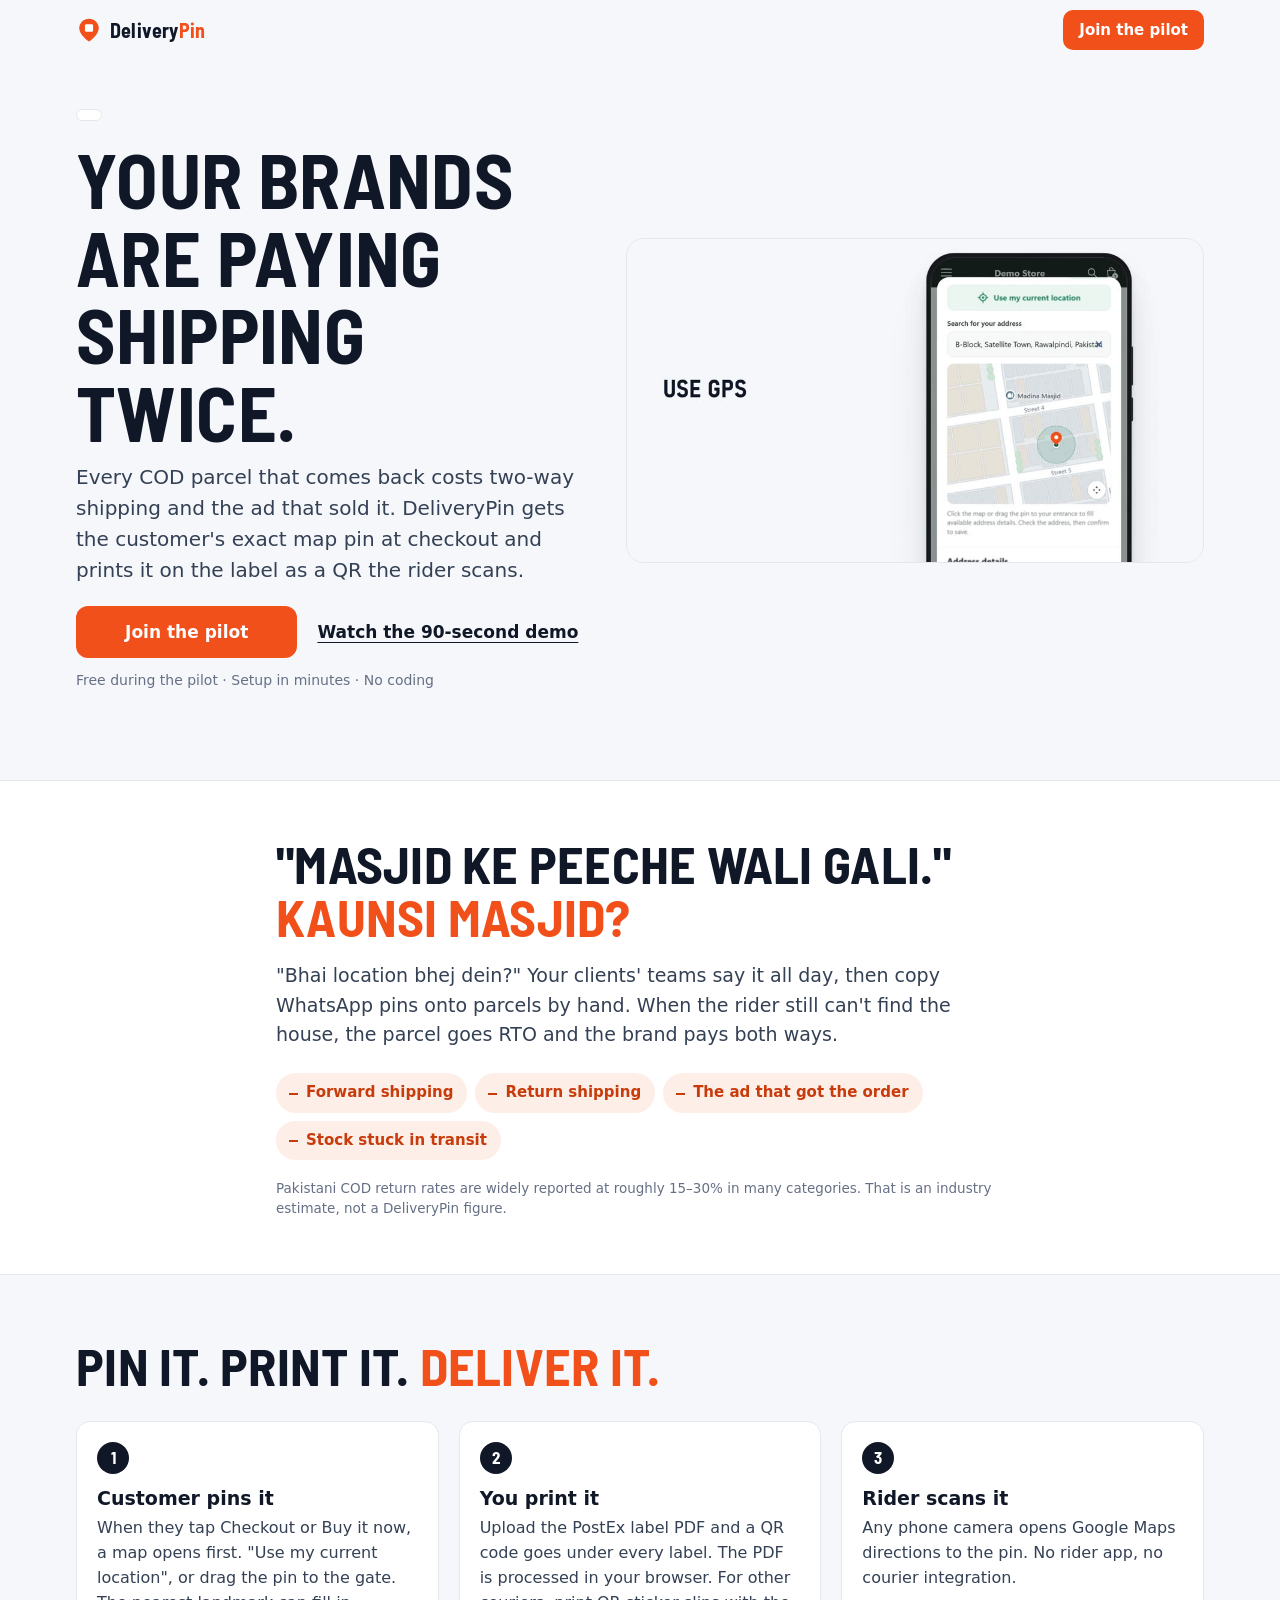
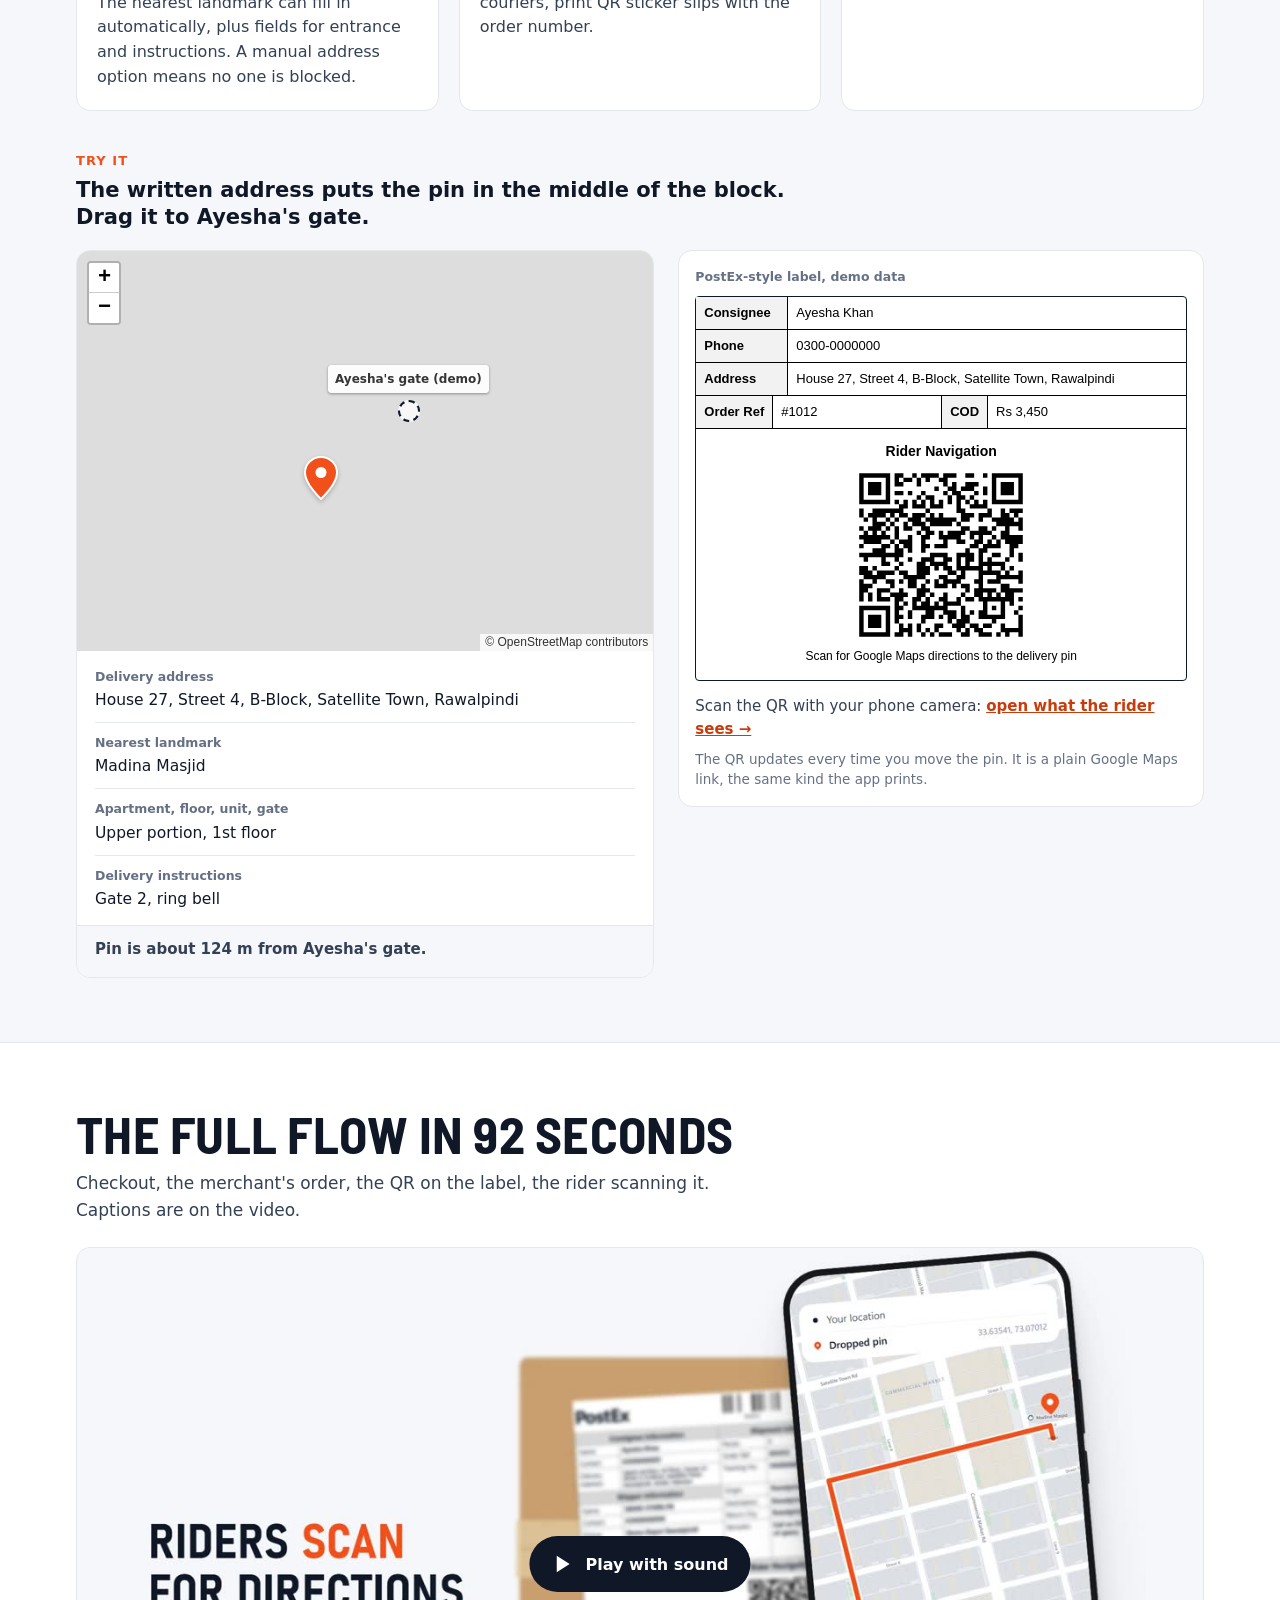
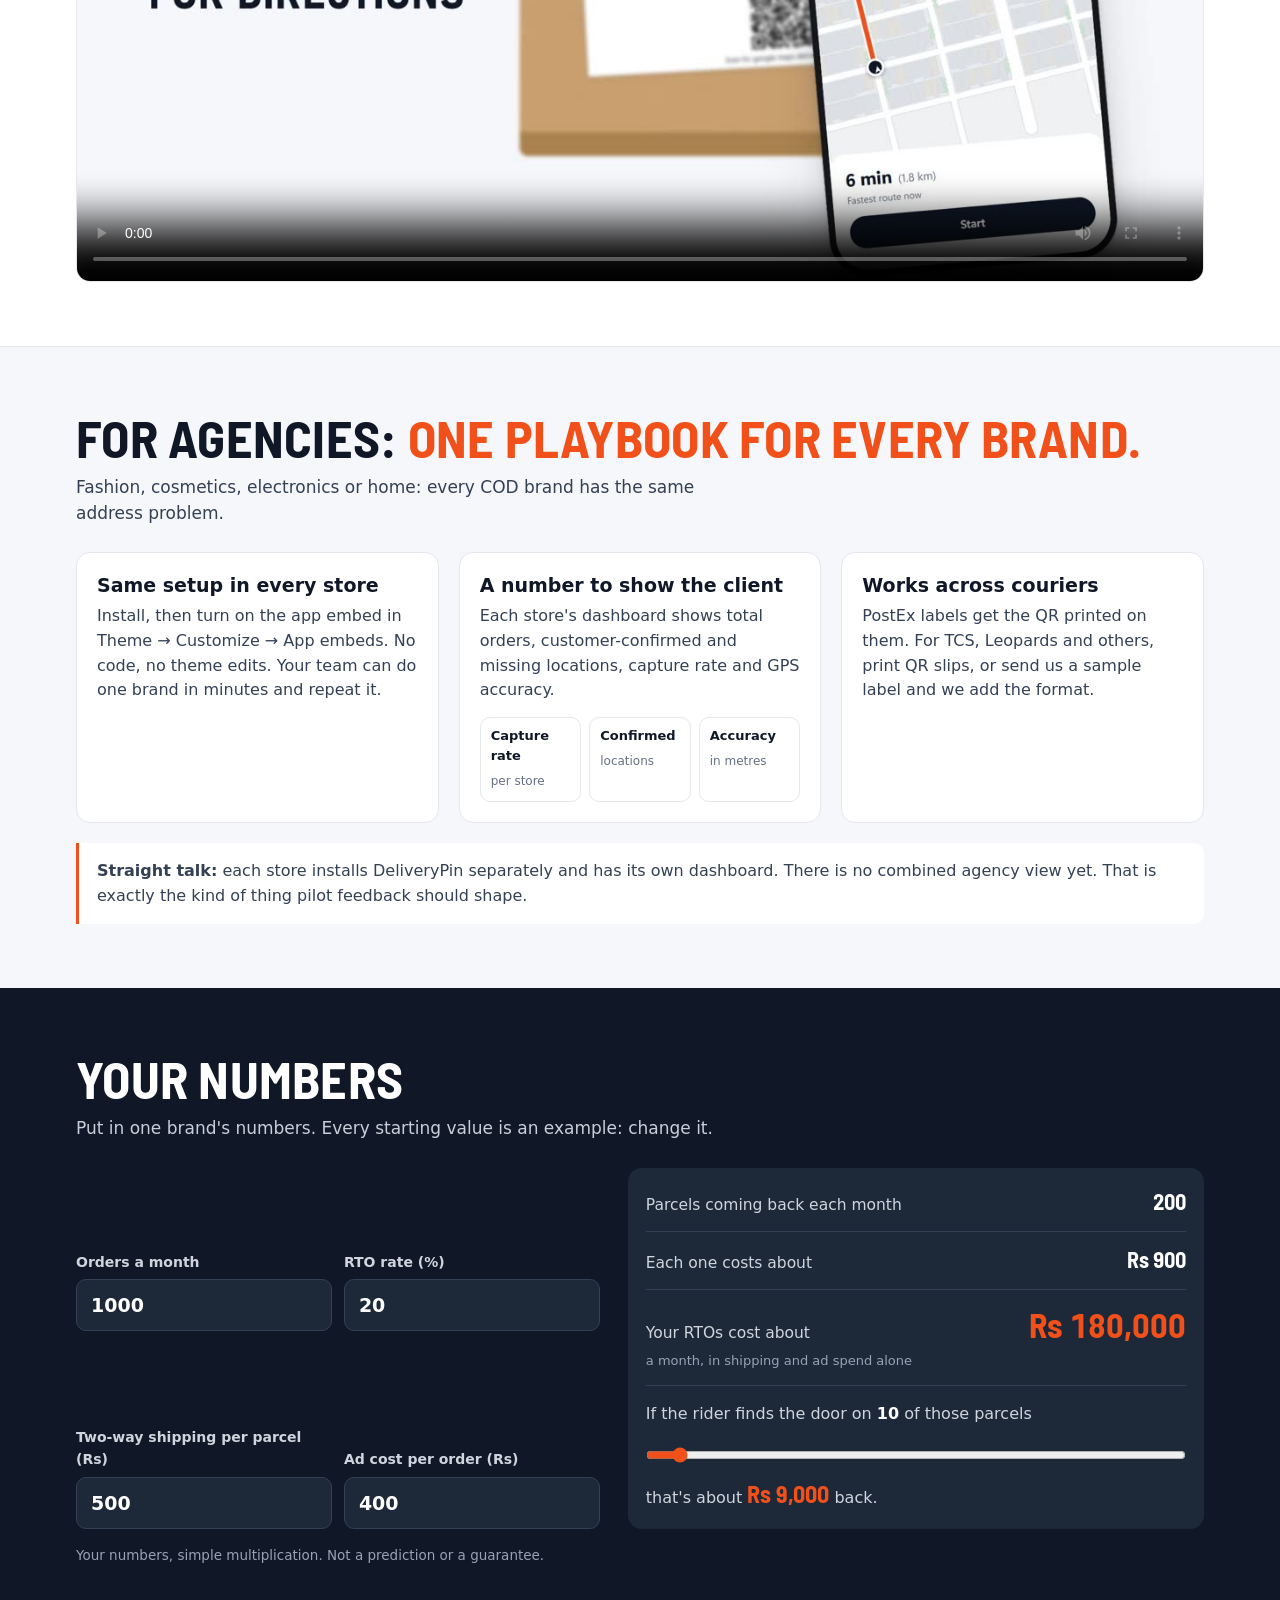
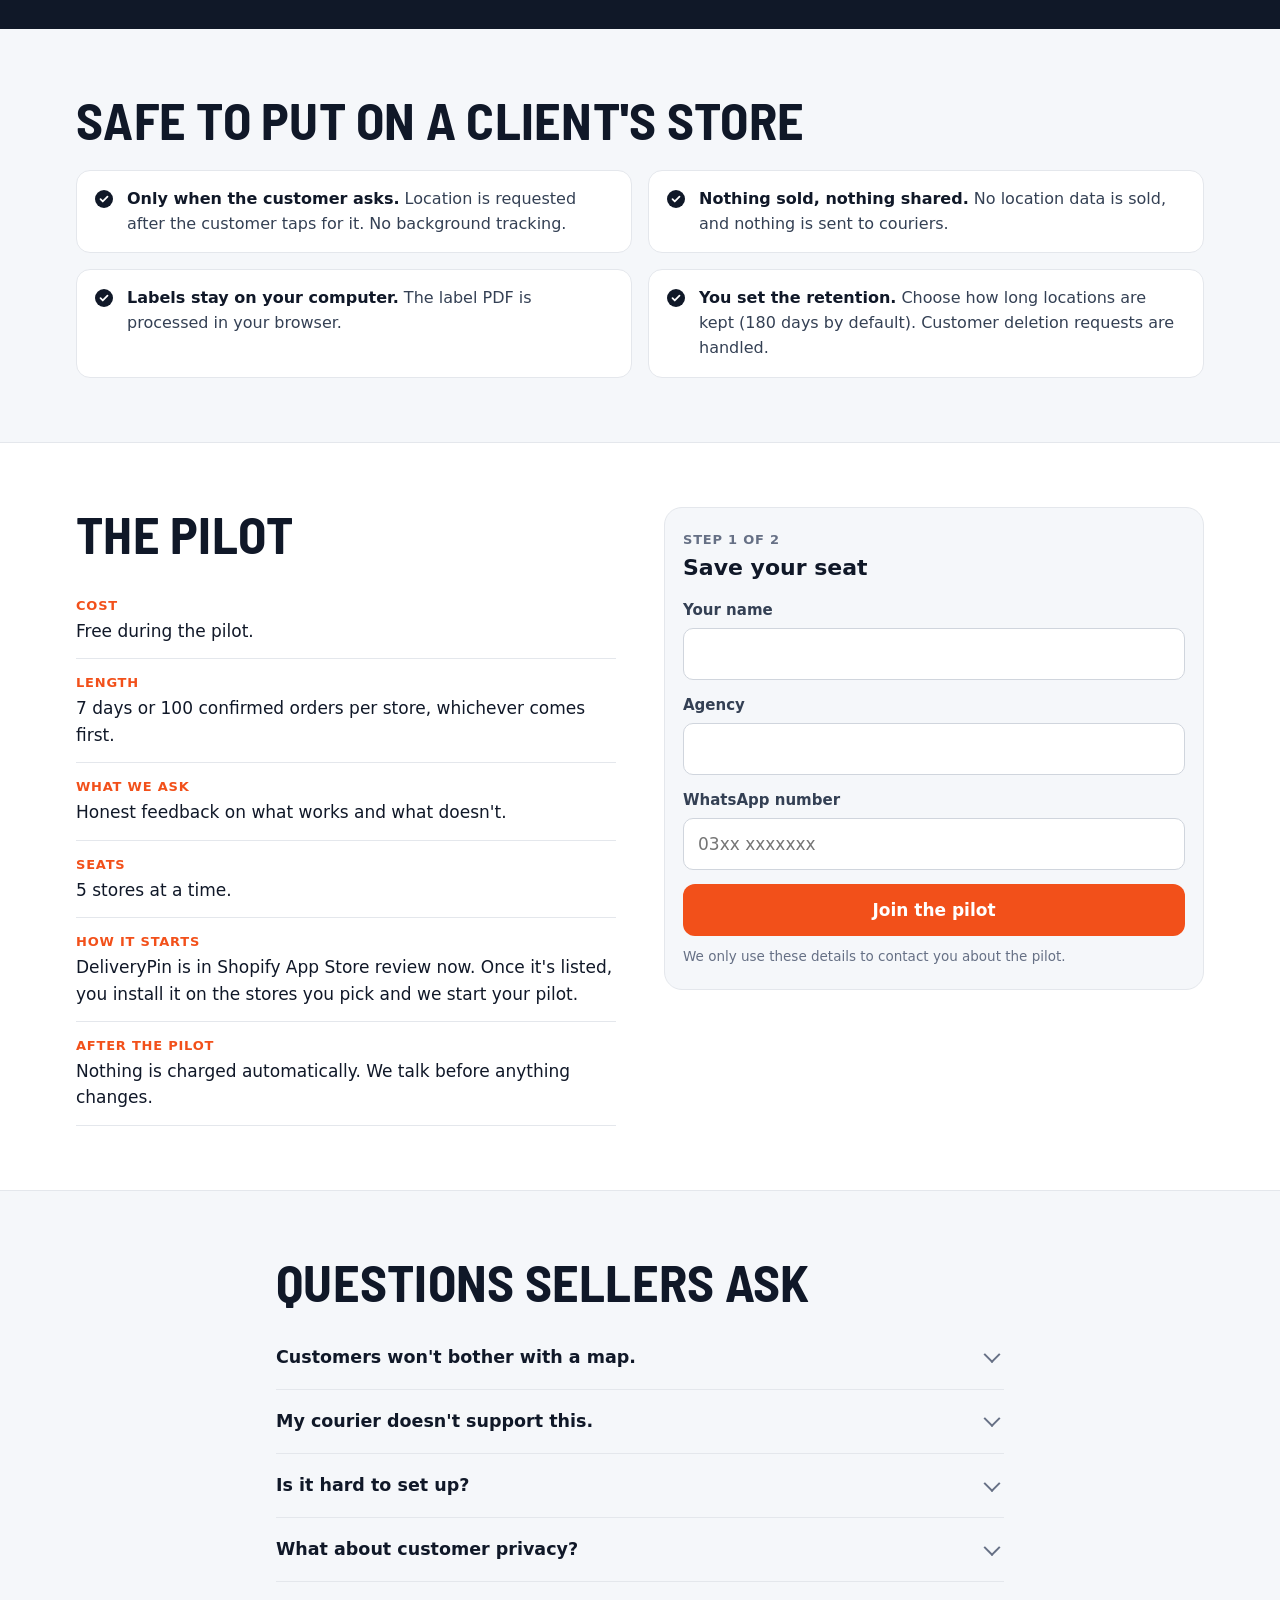
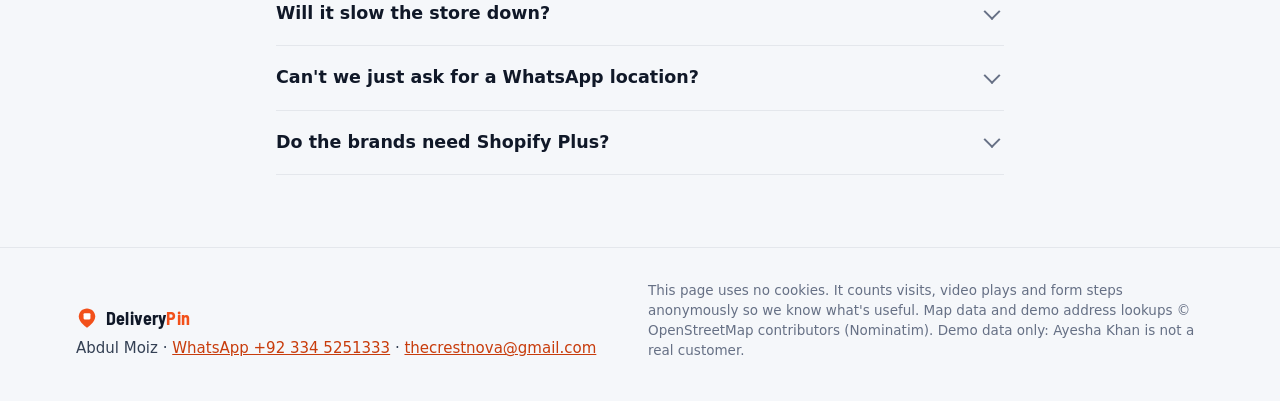
==== commit 7917b4af: "Demo address follows the pin Co-Authored-By: Claude Opus 5.5 <noreply@anthropic.com>" ====
--- a/index.html
+++ b/index.html
@@ -102,7 +102,7 @@
             <div class="map-fallback" id="map-fallback">Loading map…</div>
           </div>
           <dl class="fields">
-            <div><dt>Delivery address</dt><dd>House 27, Street 4, B-Block, Satellite Town, Rawalpindi</dd></div>
+            <div><dt>Delivery address</dt><dd id="f-address">House 27, Street 4, B-Block, Satellite Town, Rawalpindi</dd></div>
             <div><dt>Nearest landmark</dt><dd id="f-landmark">Madina Masjid</dd></div>
             <div><dt>Apartment, floor, unit, gate</dt><dd>Upper portion, 1st floor</dd></div>
             <div><dt>Delivery instructions</dt><dd>Gate 2, ring bell</dd></div>
@@ -116,7 +116,7 @@
             <div class="label-rows">
               <div><span>Consignee</span><b>Ayesha Khan</b></div>
               <div><span>Phone</span><b>0300-0000000</b></div>
-              <div><span>Address</span><b>House 27, Street 4, B-Block, Satellite Town, Rawalpindi</b></div>
+              <div><span>Address</span><b id="l-address">House 27, Street 4, B-Block, Satellite Town, Rawalpindi</b></div>
               <div class="two"><div><span>Order Ref</span><b>#1012</b></div><div><span>COD</span><b>Rs 3,450</b></div></div>
             </div>
             <div class="label-nav">
@@ -297,7 +297,7 @@
       <p class="brand"><svg viewBox="0 0 32 32" width="22" height="22" aria-hidden="true"><path d="M16 2C9.4 2 4 7.2 4 13.7 4 22.4 16 30 16 30s12-7.6 12-16.3C28 7.2 22.6 2 16 2z" fill="#F2501A"/><rect x="11" y="9" width="10" height="9" rx="1.5" fill="#fff"/></svg><span>Delivery<b>Pin</b></span></p>
       <p>Abdul Moiz · <a href="#" id="wa-foot" target="_blank" rel="noopener" data-cta="whatsapp">WhatsApp +92 334 5251333</a> · <a href="mailto:thecrestnova@gmail.com">thecrestnova@gmail.com</a></p>
     </div>
-    <p class="fine">This page uses no cookies. It counts visits, video plays and form steps anonymously so we know what's useful. Map data © OpenStreetMap contributors. Demo data only: Ayesha Khan is not a real customer.</p>
+    <p class="fine">This page uses no cookies. It counts visits, video plays and form steps anonymously so we know what's useful. Map data and demo address lookups © OpenStreetMap contributors (Nominatim). Demo data only: Ayesha Khan is not a real customer.</p>
   </div>
 </footer>
 
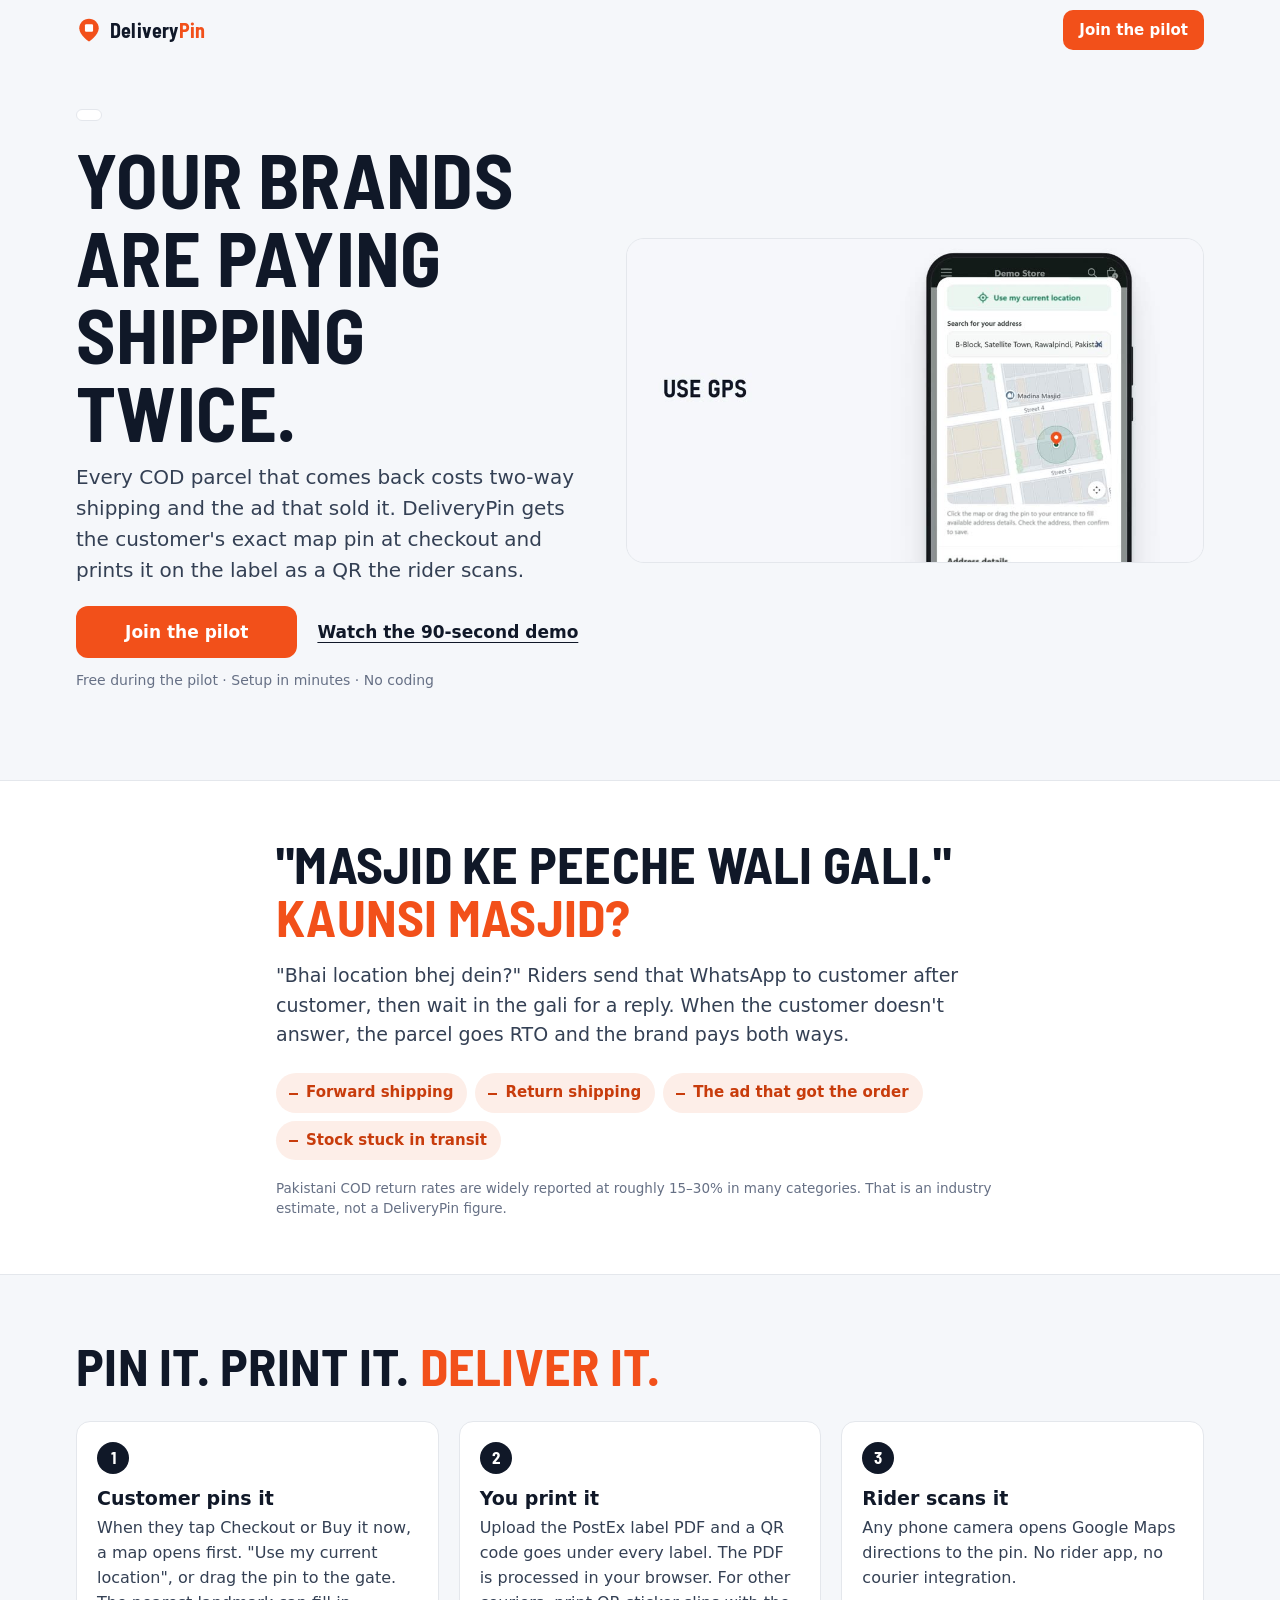
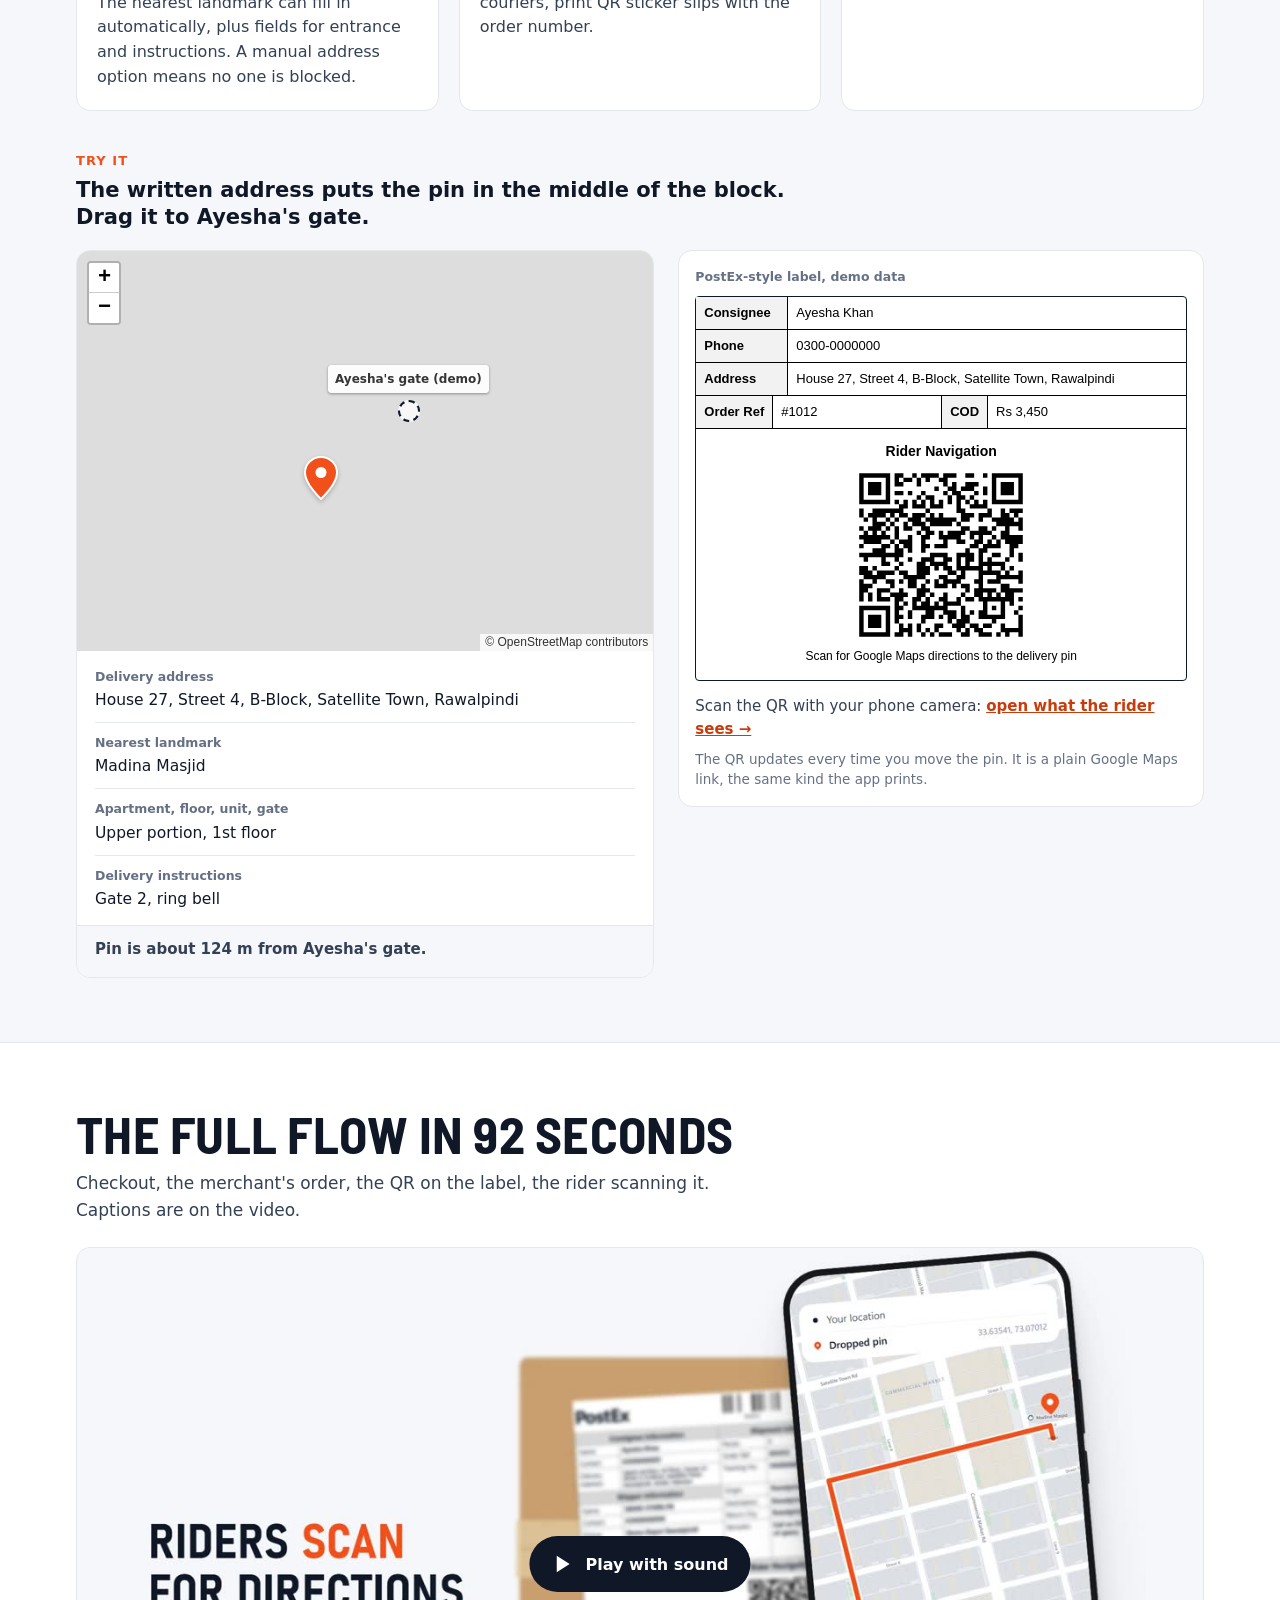
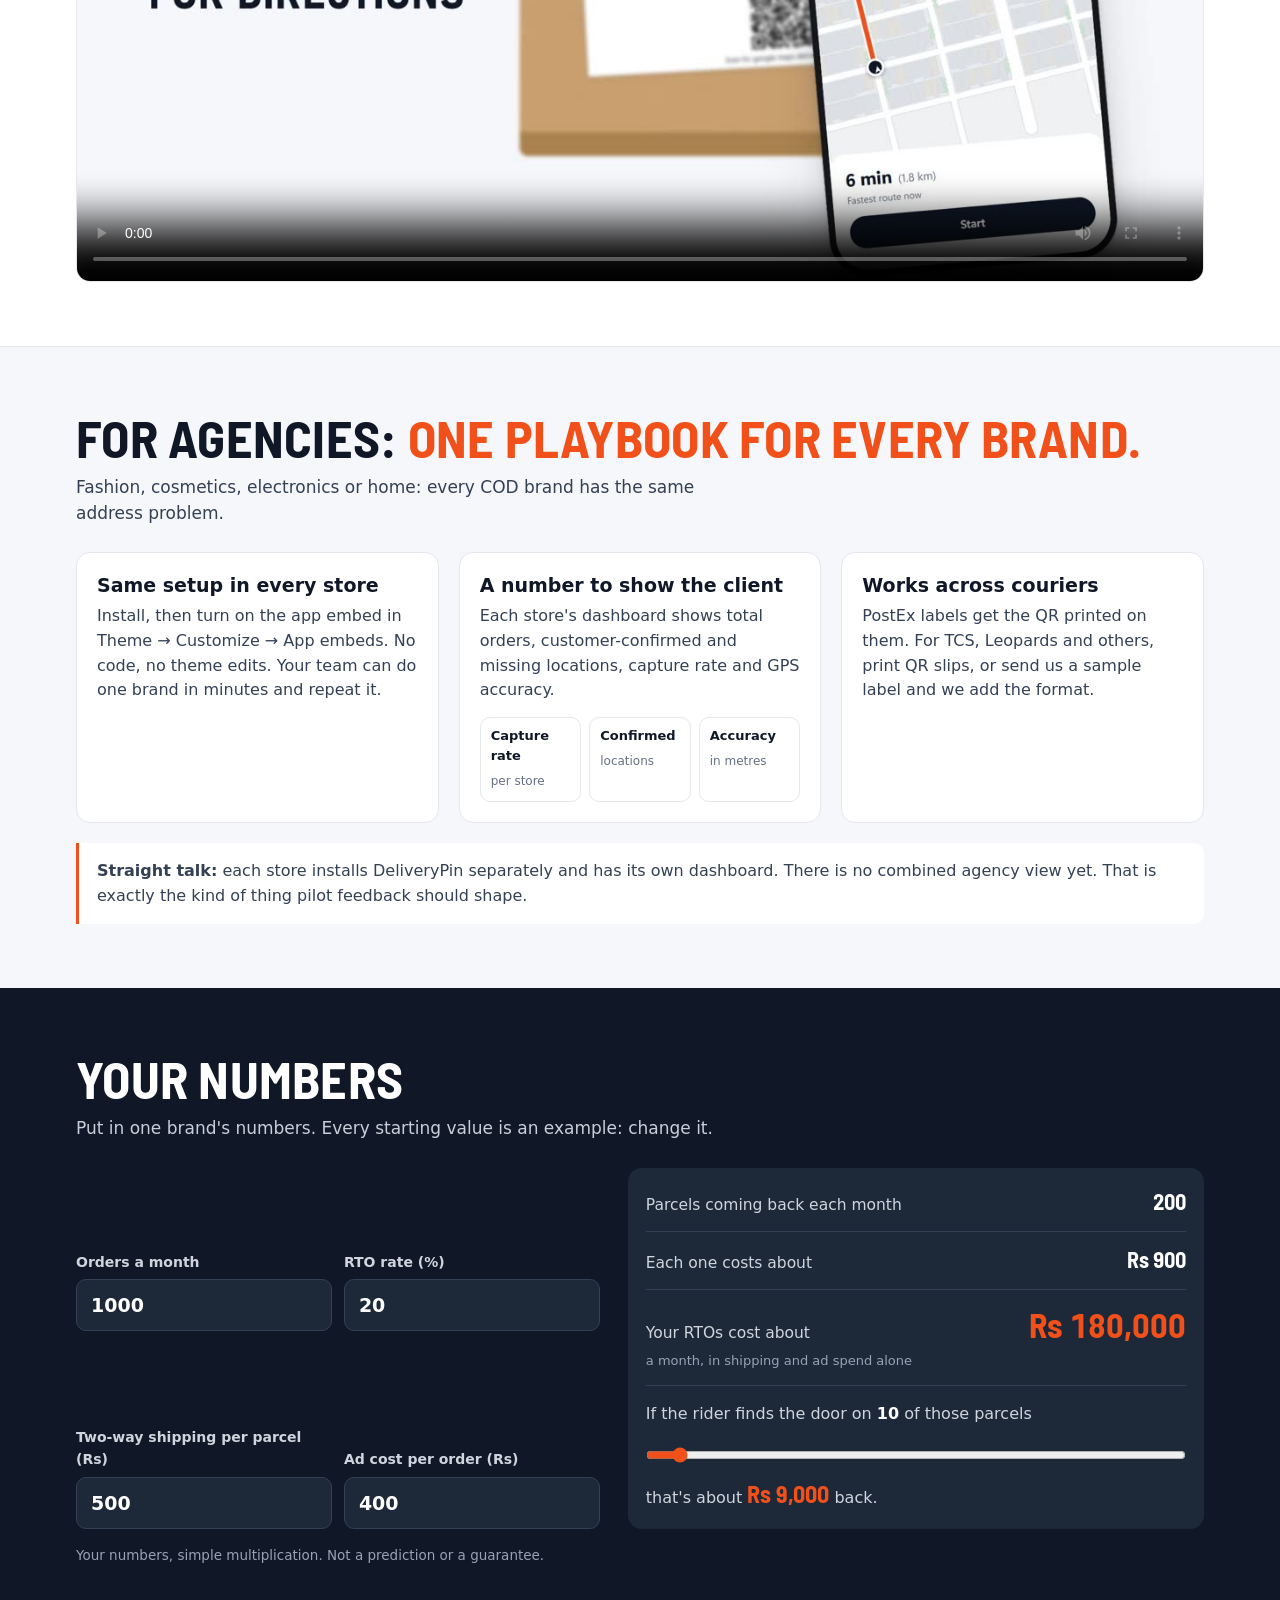
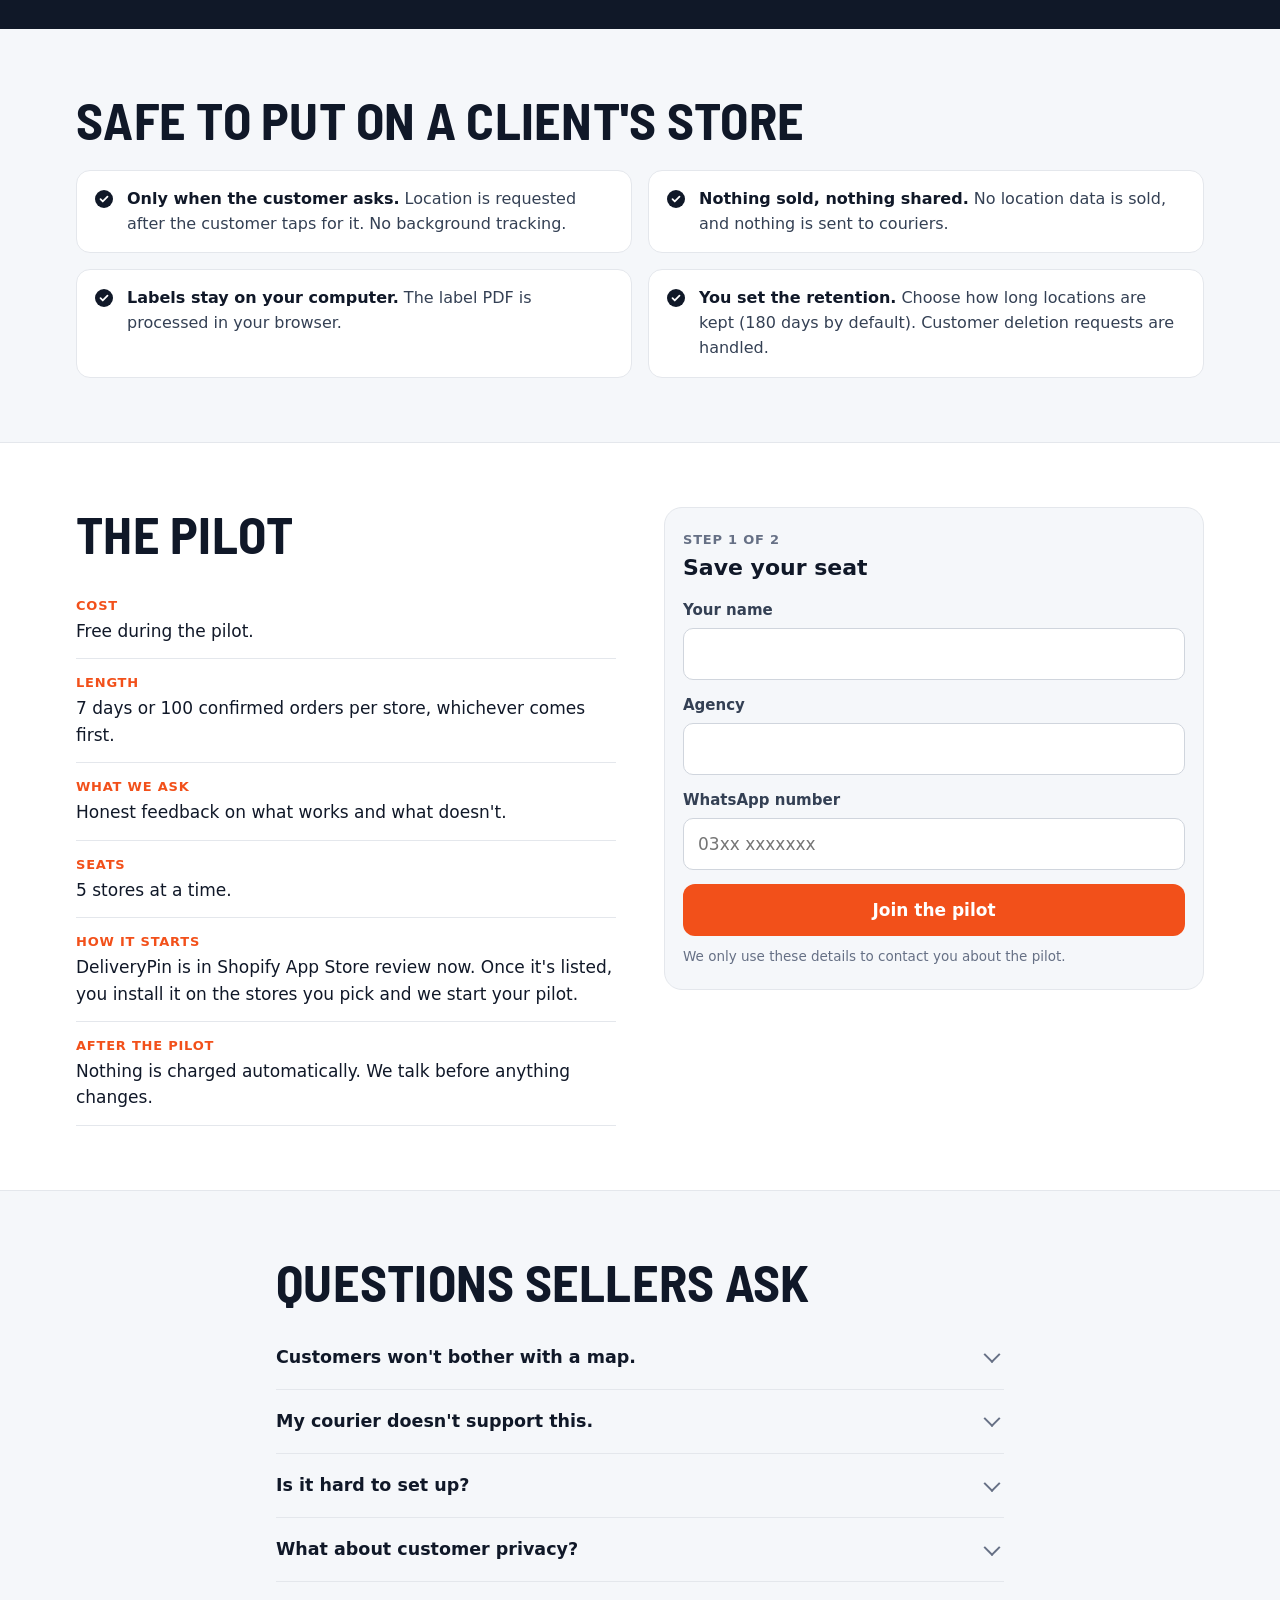
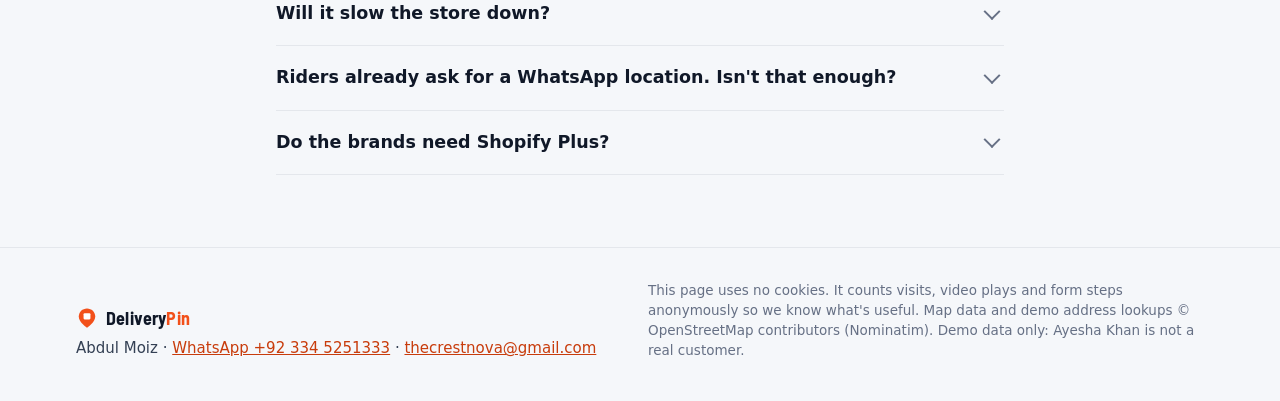
==== commit f953620b: "Longer sign-up timeout; rider WhatsApp wording Co-Authored-By: Claude Opus 5.5 <noreply@anthropic.co" ====
--- a/index.html
+++ b/index.html
@@ -57,7 +57,7 @@
 <section class="problem">
   <div class="wrap narrow">
     <h2>"Masjid ke peeche wali gali." <span class="accent">Kaunsi masjid?</span></h2>
-    <p class="big">"Bhai location bhej dein?" Your clients' teams say it all day, then copy WhatsApp pins onto parcels by hand. When the rider still can't find the house, the parcel goes RTO and the brand pays both ways.</p>
+    <p class="big">"Bhai location bhej dein?" Riders send that WhatsApp to customer after customer, then wait in the gali for a reply. When the customer doesn't answer, the parcel goes RTO and the brand pays both ways.</p>
     <ul class="cost">
       <li><span>Forward shipping</span></li>
       <li><span>Return shipping</span></li>
@@ -284,7 +284,7 @@
     <details><summary>Is it hard to set up?</summary><p>Install it, then turn it on in Online Store → Themes → Customize → App embeds. No code.</p></details>
     <details><summary>What about customer privacy?</summary><p>Location is only requested after the customer chooses it. There's no tracking, no data sold and nothing sent to couriers. Retention and deletion controls are built in.</p></details>
     <details><summary>Will it slow the store down?</summary><p>The popup loads only when the customer goes to checkout, and the address details appear before the optional landmark lookup.</p></details>
-    <details><summary>Can't we just ask for a WhatsApp location?</summary><p>You can, for every order, by hand, and then copy it onto each parcel. DeliveryPin collects it at checkout and prints it on the label as a QR.</p></details>
+    <details><summary>Riders already ask for a WhatsApp location. Isn't that enough?</summary><p>It works when the customer replies. When they don't, the rider waits, calls, and the parcel can go back. DeliveryPin gets the pin at checkout, before the parcel leaves, and prints it on the label as a QR, so the rider has it without asking.</p></details>
     <details><summary>Do the brands need Shopify Plus?</summary><p>No. The map popup works on every Shopify plan. DeliveryPin is for Shopify stores only.</p></details>
   </div>
 </section>
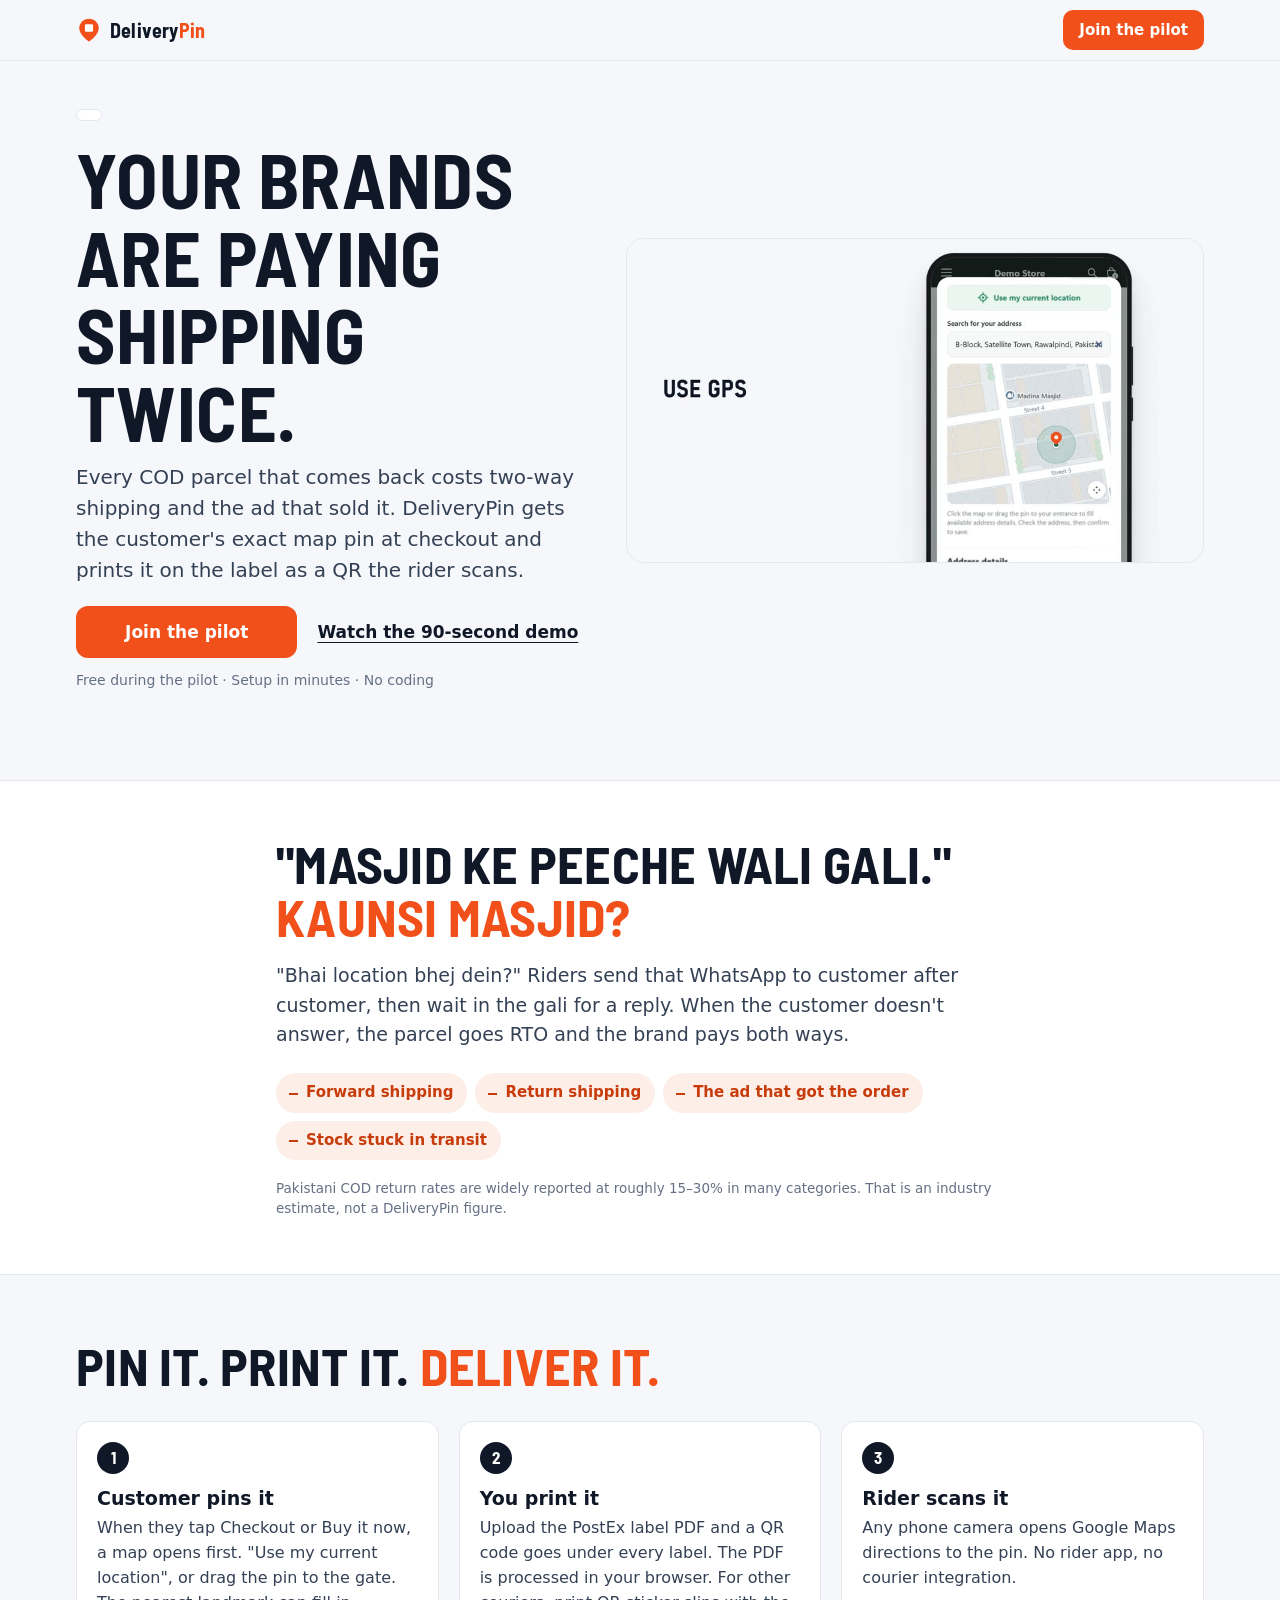
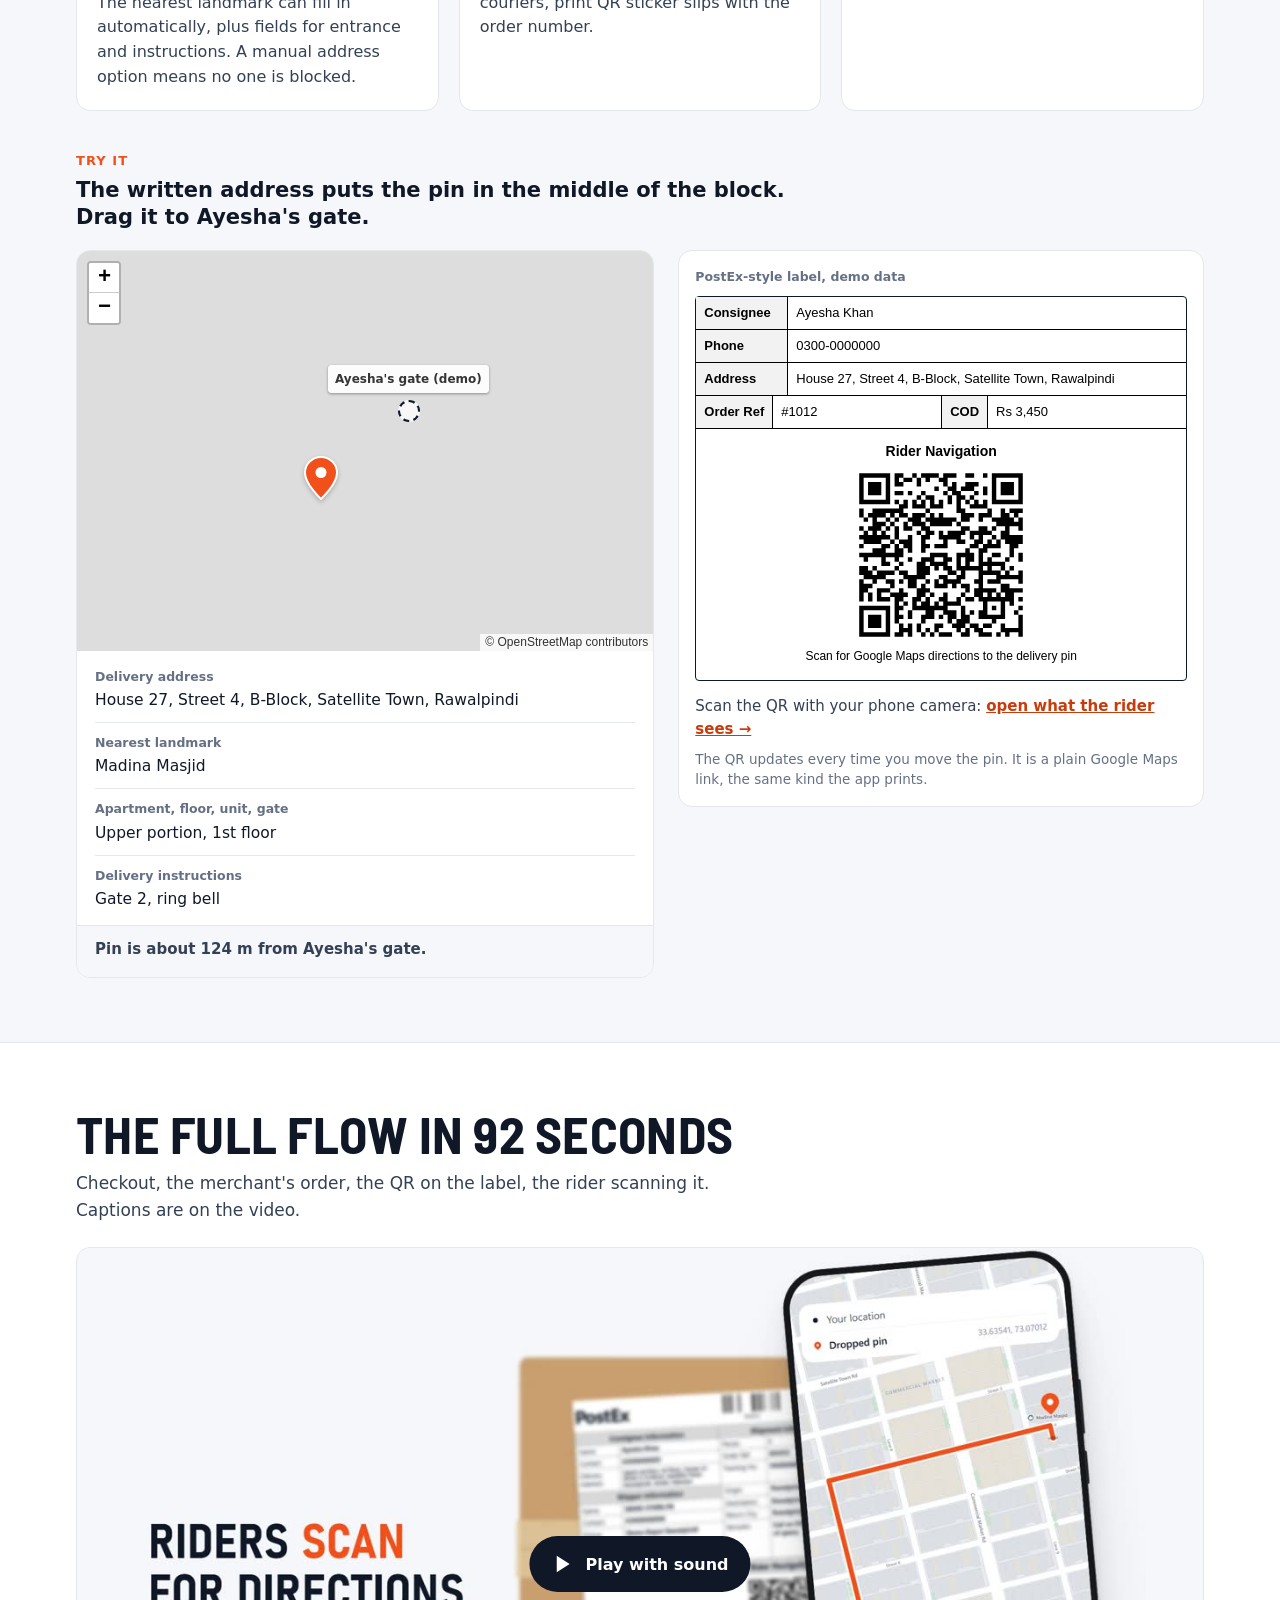
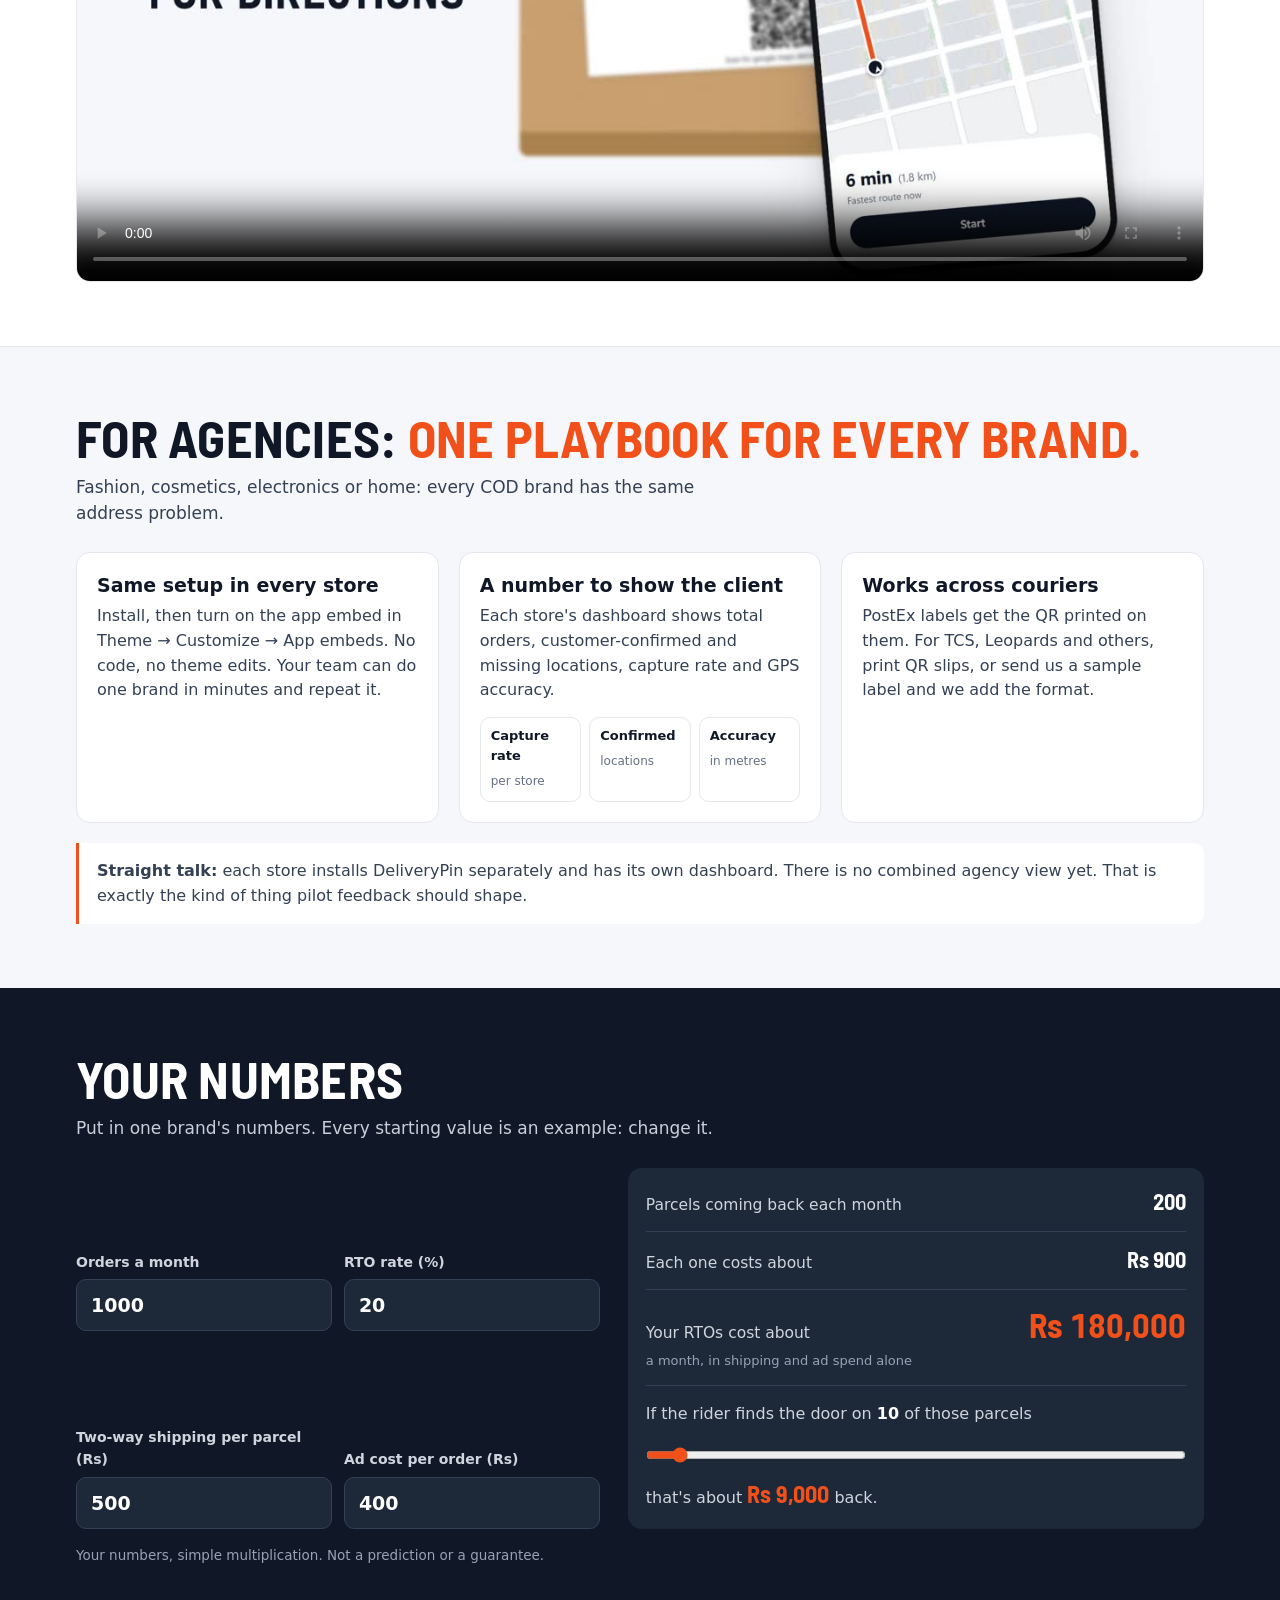
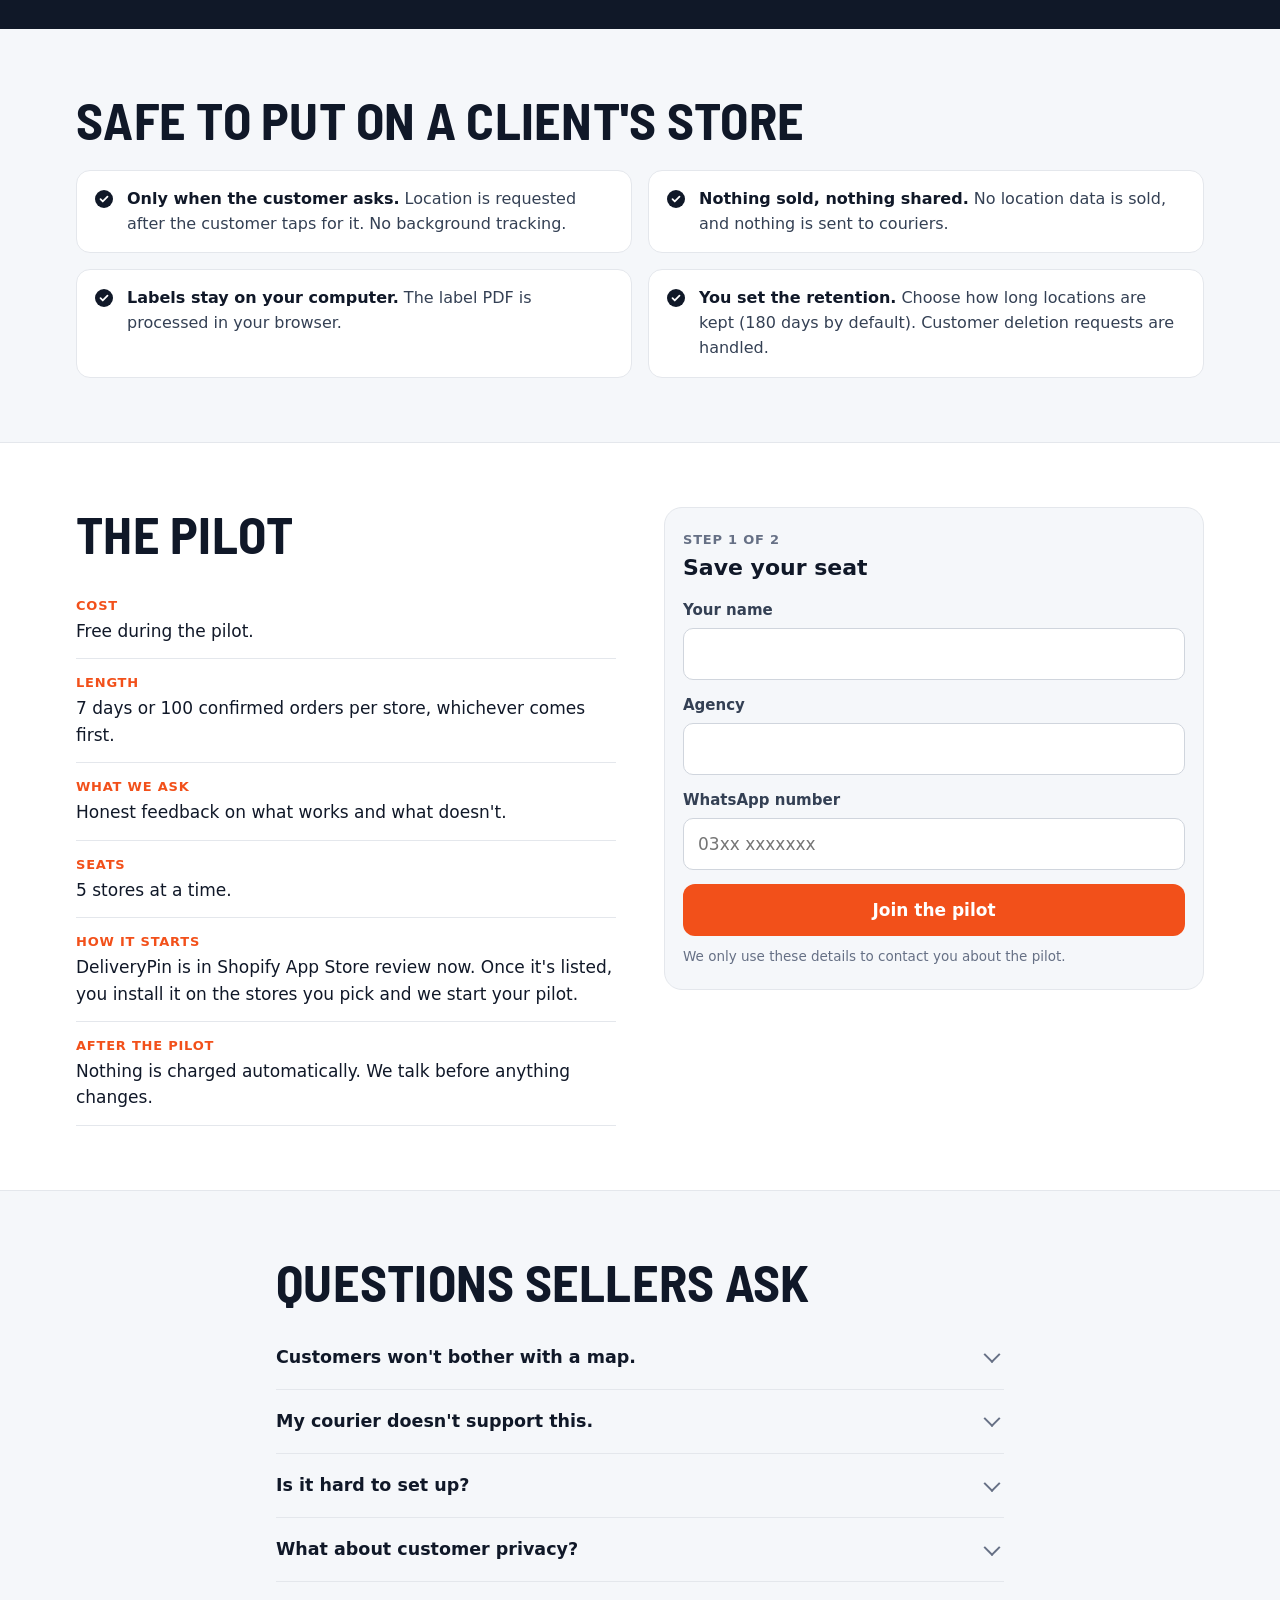
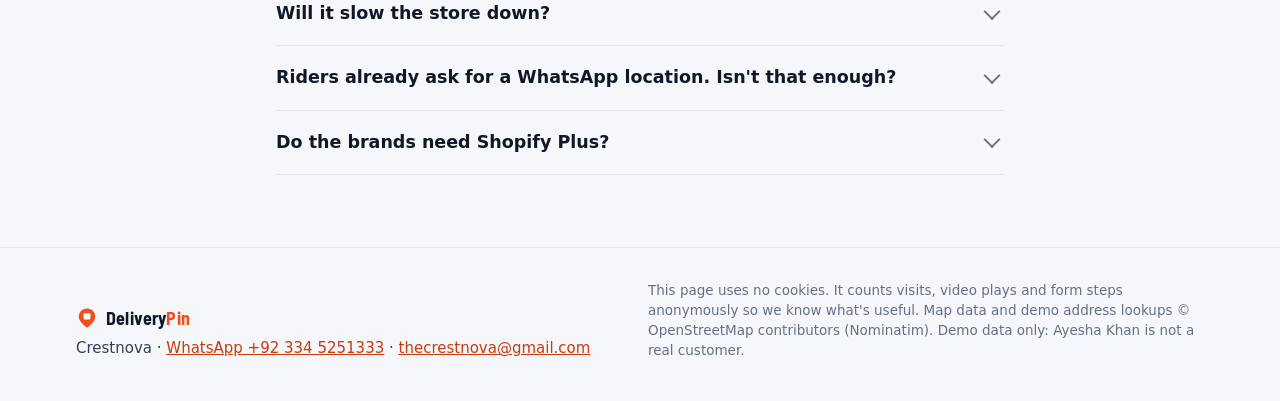
==== commit cfc822d4: "Contact name: Crestnova Co-Authored-By: Claude Opus 5.5 <noreply@anthropic.com>" ====
--- a/index.html
+++ b/index.html
@@ -16,7 +16,7 @@
 <link rel="preconnect" href="https://fonts.gstatic.com" crossorigin>
 <link rel="stylesheet" href="https://fonts.googleapis.com/css2?family=Barlow+Semi+Condensed:wght@700&display=swap">
 <link rel="preload" as="image" href="media/loop-poster.jpg">
-<link rel="stylesheet" href="styles.css">
+<link rel="stylesheet" href="styles.css?v=d1f5ad10">
 </head>
 <body>
 
@@ -264,11 +264,11 @@
         <p class="step-label">You're in</p>
         <h3>What happens next</h3>
         <ol>
-          <li>Abdul Moiz will WhatsApp you from <b>+92 334 5251333</b> within 24 hours.</li>
+          <li>Crestnova will WhatsApp you from <b>+92 334 5251333</b> within 24 hours.</li>
           <li>We pick which stores go first and check which courier label each one prints.</li>
           <li>Once DeliveryPin is listed on the Shopify App Store, you install it and we start the pilot.</li>
         </ol>
-        <a class="btn btn-ghost btn-block" id="wa-next" href="#" target="_blank" rel="noopener" data-cta="whatsapp">Message Moiz on WhatsApp now</a>
+        <a class="btn btn-ghost btn-block" id="wa-next" href="#" target="_blank" rel="noopener" data-cta="whatsapp">Message Crestnova on WhatsApp now</a>
         <p class="fine" id="next-ref"></p>
       </div>
     </div>
@@ -295,7 +295,7 @@
   <div class="wrap foot-grid">
     <div>
       <p class="brand"><svg viewBox="0 0 32 32" width="22" height="22" aria-hidden="true"><path d="M16 2C9.4 2 4 7.2 4 13.7 4 22.4 16 30 16 30s12-7.6 12-16.3C28 7.2 22.6 2 16 2z" fill="#F2501A"/><rect x="11" y="9" width="10" height="9" rx="1.5" fill="#fff"/></svg><span>Delivery<b>Pin</b></span></p>
-      <p>Abdul Moiz · <a href="#" id="wa-foot" target="_blank" rel="noopener" data-cta="whatsapp">WhatsApp +92 334 5251333</a> · <a href="mailto:thecrestnova@gmail.com">thecrestnova@gmail.com</a></p>
+      <p>Crestnova · <a href="#" id="wa-foot" target="_blank" rel="noopener" data-cta="whatsapp">WhatsApp +92 334 5251333</a> · <a href="mailto:thecrestnova@gmail.com">thecrestnova@gmail.com</a></p>
     </div>
     <p class="fine">This page uses no cookies. It counts visits, video plays and form steps anonymously so we know what's useful. Map data and demo address lookups © OpenStreetMap contributors (Nominatim). Demo data only: Ayesha Khan is not a real customer.</p>
   </div>
@@ -303,7 +303,7 @@
 
 <a class="sticky-cta" id="sticky" href="#pilot" data-cta="sticky">Join the pilot</a>
 
-<script src="vendor/qrcode.js" defer></script>
-<script src="app.js" defer></script>
+<script src="vendor/qrcode.js?v=18ae399f" defer></script>
+<script src="app.js?v=07fead19" defer></script>
 </body>
 </html>
